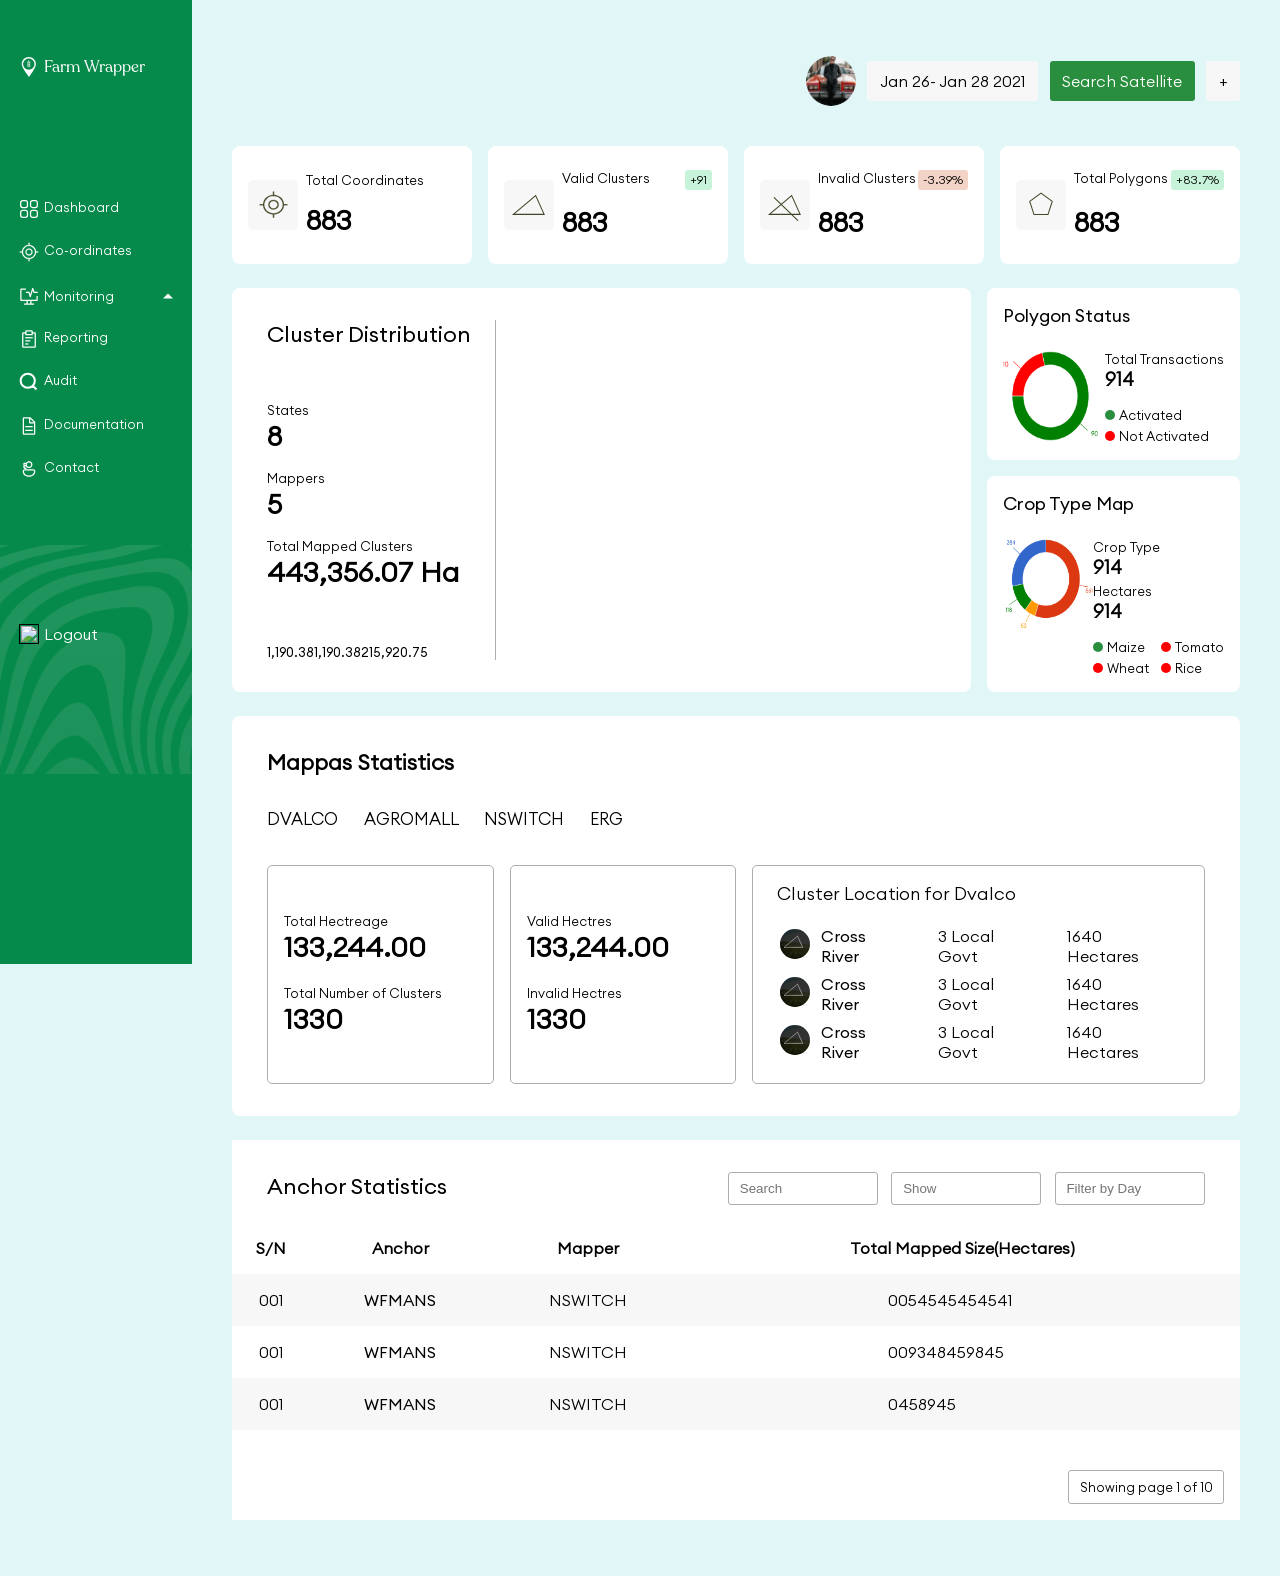
==== index.html @ 5ae0c3cc "First commit" ====
<!DOCTYPE html>
<html lang="en">
<head>
    <meta charset="UTF-8">
    <meta http-equiv="X-UA-Compatible" content="IE=edge">
    <meta name="viewport" content="width=device-width, initial-scale=1.0">
    <title>Agro</title>
    <link rel="stylesheet" href="css/style.css">
    <link rel="stylesheet" href="css/helpers.css">

</head>
<body>


        <div class="dashboard">

            <div class="sidedash">
                
                <div class="dash alignCols">
                    <a href=''class='flexC top'>
                        <div class="flexBtw logodiv">
                            <div>
                                <div class='flexAl'>
                                    <img  width="20" height="20" src='./images/logo.svg' />
                                </div>
                                <div class='wyt logo smallLM'>Farm Wrapper</div>
                            </div>
                            

                            <div class="wyt hamburger thick midLarge mobileOnly" style="min-width:unset"> X </div>

                        </div>
                    </a>

                    <div class="middle">

                        <a href class='flexC'>
                            <div>
                                <div class='flexAl'>
                                    <img  width="20" height="20" src='./images/DASHBOARD.svg' />
                                </div>
                                <div class=' wyt smallLM'>Dashboard</div>
                            </div>
                        </a>



                        <a href='' class='flexC'>
                            <div>
                                <div class='flexAl'>
                                    <img  width="20" height="20" src='./images/coordinates.svg' />
                                </div>
                                <div class=' wyt smallLM'>Co-ordinates</div>
                            </div>
                        </a>


                        <a href='' class='flexC'>
                            <div class='flexBtw'>
                                        <div class='flexAl'>
                                            <img  width="20" height="20" src='./images/carbon_cloud-monitoring.svg' />
                                            <div class=' wyt smallLM'>Monitoring</div>
                                        </div>

                                        <div class='flexAl'>
                                            <img  width="10" height="10" src='./images/caret.svg' />

                                        </div>
                                        
                                </div>
                        </a>


                        <a href='' class='flexC'>

                            <div class='flex'>
                                <div class='flex'>
                                    <div class='flexAl'>
                                        <img  width="20" height="20" src='./images/carbon_report.svg' />
                                    </div>
                                    <div class=' wyt smallLM'>Reporting</div>

                                </div>

                            </div>
                        </a>


                        <a href='' class='flexC'>
                            <div class='flex'>
                                <div class='flexAl'>
                                    <img  width="20" height="20" src='./images/search.svg' />
                                </div>
                                <div class=' wyt smallLM'>Audit</div>

                            </div>
                        </a>

                        <a href='' class='flexC'>
                            <div class='flex'>
                                <div class='flexAl'>
                                    <img  width="20" height="20" src='./images/carbon_document.svg' />
                                </div>
                                <div class=' wyt smallLM'>Documentation</div>

                            </div>
                        </a>

                        <a href='' class='flexC'>
                            <div class='flex'>
                                <div class='flexAl'>
                                    <img  width="20" height="20" src='./images/contact.svg' />
                                </div>
                                <div class=' wyt smallLM'>Contact</div>

                            </div>
                        </a>



                    </div>

                    <a href='' class='flexC'>
                        <div class="flex logodiv">
                            <div>
                                <div class='flexAl'>
                                    <img  width="20" height="20" src='./images/logout.svg' />
                                </div>
                                <div class='wyt  smallLM'>Logout</div>
                            </div>
                        </div>
                    </a>


                </div>
                

            </div>
        
            <div class="dashmain paddBlock padInMid">

                <div class="topNavb  doubleflex maincard">
                    <div class='mobileOnly hamburger' >  
                        <img  width="40" height="40" class='cursor' src='./images/menu-left.svg' />                 
                    </div>

                    <div class=" desktopOnly topnavbtns">

                        <div class="flexAl">
                            <img src="./images/frame7.png" width="50" height="50" class="circle" alt="">
                        </div>
                        
                        <div class="flexAl">
                            <div class="boxx datebox">
                                Jan 26- Jan 28 2021
                            </div>
    
                        </div>
                        <div class="flexAl">
                            <div class="boxx greenbg" >Search Satellite</div>

                        </div>

                        <div class="flexAl">
                            <div class="boxx hashbg fullFlex">+</div>
                        </div>
                        
                        

                    </div>
                    



                </div>


                <div class="sectM cards grid-4">

                    <div class='card wytBg fleBtw flexAl'>

                        <div class='smallflex'>
                            <div class='flexAl'>
                                <img  width="50" height="50"  class='cardimgs' src='./images/target.svg'  />
                            </div>
                            <div>
                                <div class='small'>Total Coordinates</div>
                                <div class="largeFont smallM">883</div>
                            </div>
                        </div>



                    </div>


                    <div class='card wytBg fleBtw flexAl'>

                        <div class='smallflex fullW'>
                            <div class='flexAl'>
                                <img  width="50" height="50"  class='cardimgs' src='./images/triange.svg'  />
                            </div>
                            <div class='flex1'>
                                <div class='flexBtw'>
                                    <div class='small'> Valid Clusters </div>
                                    <div class="percentBox green">+91</div>
                                </div>
                                <div class="largeFont smallM">883</div>
                            </div>
                        </div>



                    </div>

                    <div class='card wytBg flexAl'>
                        <div class='smallflex fullW'>
                            <div class='flexAl'>
                                <img  width="50" height="50"  class='cardimgs' src='./images/triangle-slash.svg'  />
                            </div>
                            <div class='flex1'>
                                <div class='flexBtw'>
                                    <div class='small'> Invalid Clusters </div>
                                    <div class="percentBox red">-3.39%</div>
                                </div>
                                <div class="largeFont smallM">883</div>
                            </div>
                        </div>


                    </div>

                    <div class='card wytBg fleBtw flexAl'>

                        <div class='smallflex fullW'>
                            <div class='flexAl'>
                                <img  width="50" height="50"  class='cardimgs' src='./images/pentagon.svg'  />
                            </div>
                            <div class='flex1'>
                                <div class='flexBtw'>
                                    <div class='small'>Total Polygons</div>
                                    <div class='percentBox green'> +83.7%  </div>
                                </div>
                                <div class="largeFont smallM">883</div>
                            </div>
                        </div>



                    </div>


                </div>


                <div class="mapSide middleM  ">

                    <div class='wytBg mapSlideFlex box-el'>
                        <div class='alignCols fullH'>

                            <h4 class="midLarge thick">Cluster Distribution</h4>

                            <div class="middle">
                                <div>
                                    <div class="small">States</div>
                                    <div class=" largeFont">8</div>

                                </div>

                                <div class='nestM'>
                                    <div class="small">Mappers</div>
                                    <div class=" largeFont">5</div>

                                </div>

                                <div class='nestM'>
                                    <div class="small">Total Mapped Clusters</div>
                                    <div class=" largeFont">443,356.07 Ha</div>

                                </div>


                            </div>

                            
                            <div class="flex thick">
                                <div class="small">1,190.38</div>
                                <div class="small">1,190.38</div>
                                <div class="small">215,920.75</div>
                            </div>

                        </div>
                        <div class='mapBoard'>
                        </div>
                    </div>

                    <div>
                        <div class='wytBg box-el paddBoth'>

                            <div class="minorFont thick">Polygon Status</div>

                            <div class='middleM flex flexBtw'>


                                <div class="flexC ">
                                        <img  width="95" height="90"  class='cardimgs' src='./images/doughnut1.png'  />
                                        
                                    </div>



                                <div>

                                    <div>
                                        <div>
                                            <div class="small">Total Transactions</div>
                                            <h3 class="minor bold">914</h3>
                                        </div>

                                        <div class="nestM">
                                            <div class="flex">
                                                <div class="flexAl">
                                                    <div class="dot circle greenBg"></div>
                                                </div>
                                                <div  class="small smallLM">Activated</div>
                                            </div>

                                            <div class="flex tinyM">
                                                <div class="flexAl">
                                                    <div class="dot circle redBg"></div>
                                                </div>
                                                <div  class="small smallLM">Not Activated</div>
                                            </div>


                                        </div>
                                    </div>



                                </div>




                            </div>



                        </div>

                        <div class='wytBg box-el paddBoth nestM'>

                            <div class="minorFont thick">Crop Type Map</div>

                            <div class='middleM flex flexBtw'>


                                <div class="flexC">
                                    <div class='flex'>
                                        <img  width="90" height="90"  class='cardimgs' src='./images/doughnut2.png'  />

                                    </div>
                                        
                                    </div>



                                <div>

                                    <div>

                                        <div>
                                            <div class="small">Crop Type</div>
                                            <h3 class="minor bold">914</h3>
                                        </div>

                                        <div class='tinyM'>
                                            <div class="small">Hectares</div>
                                            <h3 class="minor bold">914</h3>
                                        </div>

                                        <div class="nestM cropDots">

                                            <div class="smallflex">

                                                <div class="flex">
                                                    <div class="flexAl">
                                                        <div class="dot circle greenBg"></div>
                                                    </div>
                                                    <div  class="small smallLM">Maize</div>
                                                </div>

                                                <div class="flex">
                                                    <div class="flexAl">
                                                        <div class="dot circle redBg"></div>
                                                    </div>
                                                    <div  class="small smallLM">Tomato</div>
                                                </div>



                                            </div>

                                            <div class='smallflex tinyM'>
                                                <div class="flex">
                                                    <div class="flexAl">
                                                        <div class="dot circle redBg"></div>
                                                    </div>
                                                    <div  class="small smallLM">Wheat</div>
                                                </div>


                                                <div class="flex">
                                                    <div class="flexAl">
                                                        <div class="dot circle redBg"></div>
                                                    </div>
                                                    <div  class="small smallLM">Rice</div>
                                                </div>



                                            </div>

                                        </div>
                                    </div>



                                </div>




                            </div>



                        </div>



                    </div>

                </div>


                <div class="middleM wytBg  padDashBox box-el">
                    <h4 class="midLarge">Mappas Statistics</h4>


                    <nav class='section mappas'>

                        <a>DVALCO</a>
                        <a>AGROMALL</a>
                        <a>NSWITCH</a>
                        <a>ERG</a>

                    </nav>


                    <div class="middleM statbox">
                        <div class="first flexAl">
                            
                            <div>

                                <div>
                                    <div class="small">Total Hectreage</div>
                                    <div class="largeFont">133,244.00</div>
                                </div>

                                <div>
                                    <div class="small middleM">Total Number of Clusters</div>
                                    <div class="largeFont">1330</div>
                                </div>

                            </div>

                        </div>

                        <div class="first flexAl">

                            <div>

                                <div>
                                    <div class="small">Valid Hectres</div>
                                    <div class="largeFont">133,244.00</div>

                                </div>

                                <div>
                                    <div class="small middleM">Invalid Hectres</div>
                                    <div class="largeFont">1330</div>

                                </div>

                            </div>

                        </div>


                        <div class="last">
                            <div class='minorFont'>Cluster Location for Dvalco</div>
                            <table class='nestM  location_table'>

                                <tr>

                                    <td>
                                        <img  width="30" height="40"  src='./images/black-triangle.svg' /> 
                                    </td>

                                    <td class='thick second'>Cross River</td>
                                    <td class='third'>3 Local Govt</td>
                                    <td class='third'>1640 Hectares</td>

                                </tr>

                                <tr>

                                    <td>
                                        <img  width="30" height="40"  src='./images/black-triangle.svg' /> 
                                    </td>

                                    <td class='thick second'>Cross River</td>
                                    <td class='third'>3 Local Govt</td>
                                    <td class='third'>1640 Hectares</td>

                                </tr>

                                <tr>

                                    <td>
                                        <img  width="30" height="40"  src='./images/black-triangle.svg' /> 
                                    </td>

                                    <td class='thick second'>Cross River</td>
                                    <td class='third'>3 Local Govt</td>
                                    <td class='third'>1640 Hectares</td>

                                </tr>





                            </table>

                        </div>

                    </div>



                </div>


                <div class='middleM'>
                    <div class="wytBg ">

                        <div class="flexBtwDesk anchor_stats_top padDashBox">
                            <h4 class="midLarge thick">Anchor Statistics</h4>

                            <div class=' anchor_stats'>

                                <input placeholder='Search' class='faint boxx' type="text" />

                                <input  class='faint boxx' type="number" placeholder='Show' />

                                <input class='faint boxx' type="text" placeholder='Filter by Day' />



                            </div>

                        </div>

                        <table class='last-table fullW'>

                            <thead>
                                <th>S/N</th>
                                <th>Anchor</th>
                                <th>Mapper</th>
                                <th>Total Mapped Size(Hectares)</th>
                            </thead>


                            <tbody>
                                <tr>
                                    <td>001</td>
                                    <td class='thick'>WFMANS</td>
                                    <td>NSWITCH</td>
                                    <td>
                                        <div>
                                            0054545454541
                                        </div>
                                    </td>

                                </tr>

                                <tr>
                                    <td>001</td>
                                    <td class='thick'>WFMANS</td>
                                    <td>NSWITCH</td>
                                    <td>
                                        <div>009348459845</div>
                                    </td>
                                </tr>


                                <tr>
                                    <td>001</td>
                                    <td class='thick'>WFMANS</td>
                                    <td>NSWITCH</td>
                                    <td>
                                        <div>0458945</div>
                                    </td>
                                </tr>


                            </tbody>

                        </table>


                        <div class="middleM paddBoth flex flexEndDesktop">
                            <div class='faint boxx small'>Showing page 1 of 10 </div>

                        </div>

                    </div>

                </div>

            </div>
        

        </div>


</body>

<script>

    let navbar = document.querySelectorAll('.hamburger').forEach(e=>{
        e.addEventListener('click',()=>{
        let sidenav = document.querySelector('.sidedash');
        sidenav.classList.toggle('slide');
    })

    });

    document.querySelector('.top').addEventListener('click',(e)=>e.preventDefault());
    
    document.querySelectorAll(' .last-table tr').forEach((e,key)=>{
        if (key % 2 !==0 )  {
            e.querySelectorAll('td').forEach(v=> v.classList.toggle('hashbg') )  ;
        }
    }) 

</script>

</html>
---- css/style.css ----
:root {
  --hash:#F7F7F7;
  --primary:#298E3E;
  --red:#FF0000;
  --faint:#ADADAD;
}

a, a:hover, a:active {
  color: unset;
  text-decoration: unset;
}

input[type=text] {
  outline: none;
}

@font-face {
  font-family: Regular;
  src: url("../webfont/Euclid Circular A Regular.woff");
}
@font-face {
  font-family: Recoleta;
  src: url("../webfont/Recoleta-RegularDEMO.woff");
}
.logo {
  font-family: Recoleta;
}

@font-face {
  font-family: Light;
  src: url("../webfont/Euclid Circular A Light.woff");
}
@font-face {
  font-family: Semi;
  src: url("../webfont/Euclid Circular A SemiBold.woff");
}
body {
  margin: 0;
  padding: 0;
  font-family: Light;
}

@font-face {
  font-family: Bold;
  src: url("../webfont/Euclid Circular A Bold.woff");
}
@font-face {
  font-family: Mid;
  src: url("../webfont/Euclid Circular A Medium.woff");
}
.dashboard {
  min-width: 100vw;
  background: #E5E5E5;
}
.dashboard .sidedash {
  background: url("../images/side_nav.png");
  background-size: contain;
  height: 100vh;
  padding-top: 1.5em;
  padding-bottom: 1.7em;
}
.dashboard .sidedash div.dash {
  height: 68%;
}
.dashboard .sidedash .logodiv {
  display: flex;
  justify-content: center;
  width: 100%;
  margin-top: 1.5em;
}
.dashboard .sidedash .logodiv > div {
  display: flex;
  min-width: 80%;
}
.dashboard .sidedash .middle > a:nth-child(1) {
  margin-top: 0;
}
.dashboard .sidedash .middle > a {
  padding-top: 0.5em;
  padding-bottom: 0.5em;
  display: flex;
  justify-content: center;
  width: 100%;
  margin-top: 0.8em;
  font-size: 13px;
}
.dashboard .sidedash .middle > a:hover {
  background: rgba(255, 255, 255, 0.1);
}
.dashboard .sidedash .middle > a > div {
  min-width: 80%;
  display: flex;
}
.dashboard .sidedash .middle .smallLM {
  margin-left: 0.4em;
}
.dashboard .datebox {
  background: var(--hash);
}
.dashboard .percentBox {
  border-radius: 3px;
  display: flex;
  justify-content: center;
  align-items: center;
  padding: 0.2em 0.4em;
  font-size: 12px;
}
.dashboard .percentBox.green {
  background: #C6F3DA;
}
.dashboard .percentBox.red {
  background: #F3D3C6;
}
.dashboard .topnavbtns {
  margin-left: 1em;
}
.dashboard .topnavbtns > * {
  margin-left: 0.7em;
}
.dashboard .dashmain {
  padding: 1em 0.5em;
}
@media (min-width: 768px) {
  .dashboard .dashmain {
    padding: 2.5em;
  }
}
@media (min-width: 900px) {
  .dashboard .dashmain {
    padding: 3.5em 2.5em;
  }
}

.boxx {
  padding: 0.6em 0.8em;
  border-radius: 3px;
}

.greenbg {
  background: var(--primary);
  color: #fff;
}

.hashbg {
  background: var(--hash);
}

.cards {
  grid-row-gap: 1.5em;
}
.cards .card {
  border-radius: 8px;
  padding: 1.5em 1em;
}

.largeFont {
  font-size: 28px;
  font-weight: 700;
}

.box-el {
  border-radius: 8px;
}

.small {
  font-size: 13px;
}

.minorFont {
  font-size: 18px;
}

.midLarge {
  font-size: 22px;
}

h1, h2, h3, h4, h5, h6 {
  margin: 0;
}

.mappas {
  display: flex;
  width: 100%;
  justify-content: space-between;
}
.mappas a {
  padding-bottom: 0.6em;
  border-bottom: 1.5px solid transparent;
  font-size: 13px;
}
.mappas a:hover {
  border-bottom: 1.5px solid var(--faint);
}
@media (min-width: 400px) {
  .mappas a {
    font-size: 14px;
  }
}
@media (min-width: 768px) {
  .mappas a {
    font-size: 17px;
    margin-left: 1.5em;
  }
}
.mappas a:nth-child(1) {
  margin-left: 0;
}
@media (min-width: 768px) {
  .mappas {
    justify-content: unset;
  }
}

.mapSide {
  display: flex;
  flex-direction: column-reverse;
}
@media (min-width: 900px) {
  .mapSide {
    display: grid;
    grid-template-columns: 3.1fr 1fr;
    grid-column-gap: 1em;
  }
}
.mapSide > div:nth-child(1) {
  padding: 1.2em;
}
@media (min-width: 900px) {
  .mapSide > div:nth-child(1) {
    padding: 2em 2.2em;
  }
}
.mapSide .mapBoard {
  margin-top: 2.5em;
  border-top: 1.5px solid var(--faint);
  min-height: 250px;
}
@media (min-width: 900px) {
  .mapSide .mapBoard {
    margin-top: 0em;
    border-top: none;
    margin-left: 1.5em;
    border-left: 1.5px solid var(--faint);
    flex: 1;
  }
}

@media (min-width: 900px) {
  .mapSlideFlex {
    display: flex;
  }
}

.location_table .second {
  padding-left: 0.5em;
}
@media (max-width: 600px) {
  .location_table {
    font-size: 12px;
  }
}
@media (min-width: 900px) {
  .location_table .third {
    padding-left: 1.8em;
  }
}

.statbox {
  display: grid;
}
.statbox > div {
  border: 1px solid var(--faint);
  border-radius: 5px;
  margin-top: 1.5em;
}
@media (min-width: 769px) {
  .statbox > div {
    margin-top: 0;
  }
}
@media (min-width: 900px) {
  .statbox {
    grid-template-columns: 1fr 1fr 2fr;
    grid-column-gap: 1em;
  }
}
.statbox .first {
  padding: 2em 1em;
}
.statbox .last {
  padding: 0.8em;
}
@media (min-width: 768px) {
  .statbox .last {
    padding: 1.2em;
  }
}
@media (min-width: 900px) {
  .statbox .last {
    padding: 1em 1.5em;
  }
}

.thick {
  font-weight: 500;
  font-family: Regular;
}

.bold {
  font-weight: 700;
}

.dot {
  width: 10px;
  height: 10px;
}

.greenBg {
  background: var(--primary);
}

.redBg {
  background: var(--red);
}

.padDashBox {
  padding: 1.2em;
}
@media (min-width: 900px) {
  .padDashBox {
    padding: 2em 2.2em;
  }
}

.anchor_stats_top {
  padding: 0.8em;
}
@media (min-width: 700px) {
  .anchor_stats_top {
    padding: 1.2em;
  }
}
@media (min-width: 900px) {
  .anchor_stats_top {
    padding: 2em 2.2em;
  }
}

@media (max-width: 768px) {
  .last-table {
    padding-left: 0.8em;
    padding-right: 0.8em;
  }
}

.faint {
  border: 1px solid var(--faint);
}

.cropDots .smallflex > div {
  min-width: 60px;
}

.anchor_stats {
  margin-top: 1em;
  justify-content: space-between;
  display: flex;
}
@media (min-width: 768px) {
  .anchor_stats {
    margin-top: 0;
    justify-content: flex-end;
  }
}
.anchor_stats > * {
  max-width: 100px;
  box-sizing: border-box;
}
@media (max-width: 350px) {
  .anchor_stats > * {
    max-width: 85px;
  }
}
@media (min-width: 768px) {
  .anchor_stats > * {
    max-width: 150px;
    margin-left: 1em;
  }
}

a {
  cursor: pointer;
}

.topNavb {
  display: flex;
}
@media (min-width: 900px) {
  .topNavb {
    justify-content: flex-end;
  }
}

.desktopOnly {
  display: none;
}
@media (min-width: 900px) {
  .desktopOnly {
    display: flex;
  }
}

.mobileOnly {
  display: block;
}

@media (min-width: 900px) {
  .mobileOnly {
    display: none !important;
  }
}

.lastTable {
  padding-top: 1.2em;
}
@media (min-width: 900px) {
  .lastTable {
    padding-top: 2em;
  }
}

@media (max-width: 450px) {
  .last-table {
    font-size: 11px;
  }
}
@media (max-width: 600px) {
  .last-table {
    font-size: 13px;
  }
}
.last-table th {
  padding-bottom: 1em;
}
.last-table td {
  text-align: center;
  padding-top: 1em;
  padding-bottom: 1em;
}
.last-table td:last-child {
  display: flex;
  justify-content: center;
}
@media (min-width: 900px) {
  .last-table td:last-child > div {
    min-width: 150px;
    text-align: left;
  }
}


.last-table{
  border-collapse: collapse;
}
@media(max-width:900px){


  .sidedash{
    width:100% ;
    z-index: 100;
    /* transition: 0.8s; */
  }


  .sidedash.slide{
    left:0 !important;
    
  }
  
}

/*# sourceMappingURL=style.css.map */
---- css/helpers.css ----
.hidden {
  visibility: hidden;
}

.none {
  display: none;
}

.circle {
  border-radius: 50%;
}

a {
  text-decoration: unset;
}

.flexgrow {
  display: flex;
  flex-direction: column;
}
.flexgrow .grow {
  flex-grow: 1;
}

.flexC {
  display: flex;
  justify-content: center;
}

.inflex {
  display: inline-flex;
}

.flex {
  display: flex;
}

.mLeftAuto {
  margin-left: auto;
}

.flexAl {
  display: flex;
  align-items: center;
}

.flexBtw {
  display: flex;
  justify-content: space-between;
}

.flexBtwDesk {
  justify-content: space-between;
}
@media (min-width: 768px) {
  .flexBtwDesk {
    display: flex;
  }
}

.alignCols {
  display: flex;
  flex-direction: column;
}
.alignCols .middle {
  margin: auto 0;
}

.rflexBtw {
  display: grid;
  grid-row-gap: 1em;
}
@media (min-width: 700px) {
  .rflexBtw {
    display: flex;
    justify-content: space-between;
  }
}

.flexEnd {
  display: flex;
  justify-content: flex-end;
}

.alignEnd {
  display: flex;
  align-items: flex-end;
}

.fullFlex {
  display: flex;
  align-items: center;
  justify-content: center;
}

.doubleflex {
  display: flex;
}
.doubleflex > div:nth-child(1) {
  margin-right: 1em;
}

.smallflex {
  display: flex;
}
.smallflex > *:nth-child(1) {
  margin-right: 0.5em;
}

.center {
  text-align: center;
}

.right {
  text-align: right;
}

.smallwm {
  margin: 1em;
}

.section {
  margin-top: 2em;
}

.sectM {
  margin-top: 2.5em;
}

.smallM {
  margin-top: 0.5em;
}

.smallLM {
  margin-left: 0.3em;
}

.tinyM {
  margin-top: 0.3em;
}

.middleM {
  margin-top: 1.5em;
}

.nestM {
  margin-top: 1em;
}

.cursor {
  cursor: pointer;
}

.smallPad {
  padding: 0.5em;
}

.padBlock {
  padding-block: 1em;
}

.padInline {
  padding-left: 1em;
  padding-right: 1em;
}

.padInMid {
  padding-left: 1.5em;
  padding-right: 1.5em;
}

.paddBoth {
  padding: 1em;
}

.sectPad {
  padding: 2em;
}

.fullInnerDiv > div {
  height: 100%;
}
.fullInnerDiv > div > div {
  height: 100%;
}

.fullH {
  height: 100%;
}

.flex1 {
  flex: 1;
}

.fullW {
  width: 100%;
}

.noOutline {
  outline: none;
}

.paddBlock {
  padding-top: 1.5em;
  padding-bottom: 1.5em;
}

button {
  cursor: pointer;
}

.padsmallTop {
  padding: 0.5em 1em;
}
@media (min-width: 700px) {
  .padsmallTop {
    padding: 0.7em 1.5em;
  }
}

.padLong {
  padding: 0.8em 1.5em;
}
@media (min-width: 500px) {
  .padLong {
    padding: 0.8em 2em;
  }
}
@media (min-width: 700px) {
  .padLong {
    padding: 0.8em 2.5em;
  }
}
@media (min-width: 900px) {
  .padLong {
    padding: 0.8em 3.5em;
  }
}

.noborder {
  border: none;
}

.padBlock2 {
  padding-block: 2em;
}

.wytBg {
  background: white;
}

.grid2 {
  display: grid;
  grid-row-gap: 1.5em;
}
@media (min-width: 700px) {
  .grid2 {
    grid-template-columns: repeat(2, 1fr);
    grid-column-gap: 1.5em;
  }
}
.grid2 > div {
  font-size: 16px;
}

.rGrid3 {
  display: grid;
}
@media (min-width: 700px) {
  .rGrid3 {
    grid-template-columns: repeat(2, 1fr);
  }
}

.grid2.padd {
  grid-column-gap: 2.5em;
}

.grid3 {
  display: grid;
  grid-row-gap: 1.5em;
}
@media (min-width: 800px) {
  .grid3 {
    grid-template-columns: repeat(2, 1fr);
    grid-column-gap: 1.5em;
  }
}
@media (min-width: 1200px) {
  .grid3 {
    grid-template-columns: repeat(3, 1fr);
    grid-column-gap: 1.5em;
  }
}
.grid3 > div {
  font-size: 16px;
}
.grid3 .ui.input {
  width: 100%;
}

.grid-4 {
  display: grid;
}
@media (min-width: 800px) {
  .grid-4 {
    grid-template-columns: repeat(2, 1fr);
    grid-column-gap: 1.5em;
  }
}
@media (min-width: 1000px) {
  .grid-4 {
    grid-template-columns: repeat(3, 1fr);
    grid-column-gap: 1.2em;
  }
}
@media (min-width: 1200px) {
  .grid-4 {
    grid-template-columns: repeat(4, 1fr);
    grid-column-gap: 1em;
  }
}

@media (max-width: 500px) {
  .mobileCenter {
    text-align: center;
  }
}

.grid4 {
  display: grid;
  grid-row-gap: 1.5em;
}
@media (min-width: 600px) {
  .grid4 {
    grid-template-columns: repeat(2, 1fr);
  }
}
@media (min-width: 800px) {
  .grid4 {
    display: flex;
    justify-content: space-between;
  }
}
.grid4 > div {
  font-size: 16px;
}
.grid4 .ui.input {
  width: 100%;
}

.overflow {
  display: grid;
}
@media (max-width: 800px) {
  .overflow {
    overflow-x: scroll;
  }
}

.wyt {
  color: #fff;
}

.relative {
  position: relative;
}

.dashboard {
  min-height: 100vh;
  background: #e1f6f6;
}
.dashboard .radius {
  border-radius: 10px;
}
.dashboard nav {
  position: unset !important;
  width: unset !important;
}
.dashboard .sidedash {
  position: fixed;
  top: 0;
  left: -500px;
}
.dashboard .dashmain {
  box-sizing: border-box;
}
@media (max-width: 400px) {
  .dashboard .dashmain {
    max-width: 95%;
    margin: auto;
  }
}
@media (max-width: 900px) {
  .dashboard .dashmain {
    max-width: 90%;
    margin: auto;
  }
}
.dashboard .dashmain .grow {
  min-height: 500px;
}
@media (min-width: 900px) {
  .dashboard .sidedash {
    position: fixed;
    width: 16%;
    left: 0;
    padding-bottom: 2em;
    padding-top: 2em;
  }
  .dashboard .dashmain {
    position: relative;
    left: 16%;
    width: 84%;
  }
}
@media (min-width: 1100px) {
  .dashboard .sidedash {
    width: 15%;
  }
  .dashboard .dashmain {
    position: relative;
    left: 15%;
    width: 85%;
  }
}
.dashboard .dashicons > div {
  margin-top: 1.5em;
}
.dashboard .dashicons > div a {
  min-width: 126px;
  display: inline-flex;
  padding-top: 0.7em;
  padding-bottom: 0.7em;
  border-bottom: 3px solid transparent;
  color: #052938;
  min-height: 60px;
  box-sizing: border-box;
  width: 100%;
  padding-left: 1em;
  padding-right: 1em;
}
.dashboard .dashicons > div a > div {
  display: flex;
  align-items: center;
  margin-left: 1em;
}
.dashboard .dashicons > div a img {
  max-width: 20px;
}
.dashboard .dashicons > div a img.act {
  display: unset;
}
.dashboard .dashicons > div a img.df {
  display: none;
}
.dashboard .dashicons > div > a:hover {
  background: #052938;
  color: #fff;
  border-top-right-radius: 32px;
  border-bottom-right-radius: 32px;
}
.dashboard .dashicons > div > a:hover img.act {
  display: none;
}
.dashboard .dashicons > div > a:hover img.df {
  display: unset;
}
.dashboard .dashicons > div > a.active {
  background: #052938;
  color: #fff;
  border-top-right-radius: 32px;
  border-bottom-right-radius: 32px;
}
.dashboard .dashicons > div > a.active img.act {
  display: none;
}
.dashboard .dashicons > div > a.active img.df {
  display: unset;
}
.dashboard .dashicons > div:nth-child(1) {
  margin-top: 0;
}

.ntfmsg {
  max-width: 90%;
  margin: auto;
  margin-top: 1em;
}
@media (min-width: 600px) {
  .ntfmsg {
    max-width: 80%;
  }
}

.popup {
  position: absolute;
  width: 100%;
  box-sizing: border-box;
  top: 0;
  left: 0;
  z-index: 10;
  background: white;
  border-radius: 25px 25px 0px 0px;
}
.popup img {
  max-height: 50px;
}
.popup > div:nth-child(1) {
  box-shadow: 0px 0px 10px #08b1ae3b;
  opacity: 1;
}

.name {
  position: relative;
  font-size: 14px;
}
.name .drop,
.name .dropdown {
  z-index: 300;
  position: absolute;
  top: 120%;
  min-width: 230px;
  width: auto;
  max-width: 240px;
  margin-left: -30px;
  left: 0;
  right: 0;
  opacity: 0;
  visibility: hidden;
  background: #fff;
  transition: opacity 0.2s linear, visibility 0.2s linear;
  box-shadow: 0px 2px 14px 1px rgba(0, 0, 0, 0.06), 0px 4px 16px rgba(0, 0, 0, 0.09);
  border-radius: 8px;
}
.name .drop a,
.name .dropdown a {
  font-size: 13px;
  display: flex;
  border-bottom: 0.5px solid #ccc3c3;
  color: #333333;
}
.name .drop a img,
.name .dropdown a img {
  margin-right: 0.9em;
}
.name .dropdown {
  top: 170%;
  min-width: 125px;
  margin-left: unset;
}
.name .dropdown > div {
  padding: 0px;
}
.name .dropdown a {
  border-bottom: unset;
  padding-left: 0.3em 1px;
}
.name .drop:nth-child(2) img {
  width: 19px;
  height: 19px;
}
.name .last {
  border-bottom: none !important;
}

.name:hover .drop,
.name:hover .dropdown {
  opacity: 1;
  visibility: visible;
}

.nodisplay {
  display: none;
}

@media (min-width: 768px) {
  .flexEndDesktop {
    justify-content: flex-end;
  }
}

/*# sourceMappingURL=helpers.css.map */
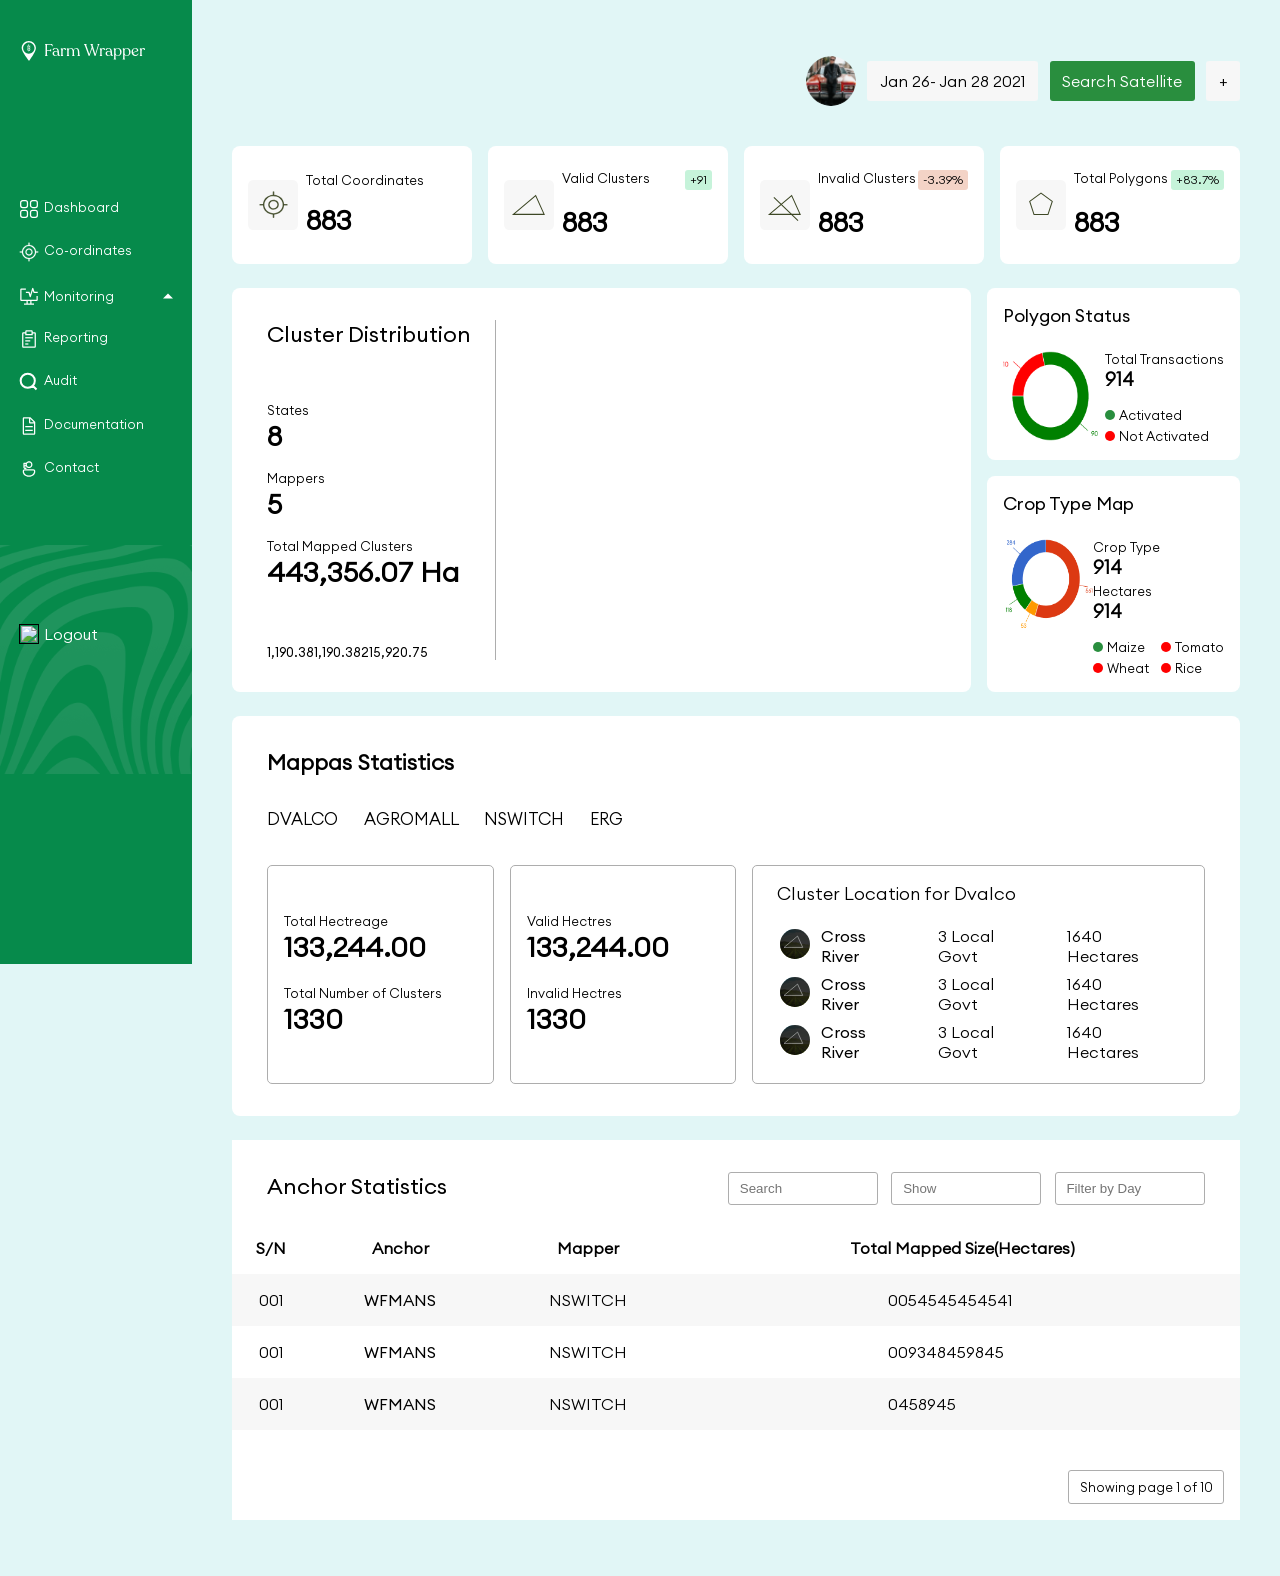
==== commit 478342f9: "Commit to git" ====
--- a/index.html
+++ b/index.html
@@ -23,7 +23,7 @@
                                 <div class='flexAl'>
                                     <img  width="20" height="20" src='./images/logo.svg' />
                                 </div>
-                                <div class='wyt logo smallLM'>Farm Wrapper</div>
+                                <div class='wyt logo flexAl smallLM'>Farm Wrapper</div>
                             </div>
                             
 
--- a/css/style.css
+++ b/css/style.css
@@ -66,7 +66,14 @@
   display: flex;
   justify-content: center;
   width: 100%;
-  margin-top: 1.5em;
+  margin-top: 0.5em;
+}
+
+@media(min-width:700px){
+  .sidedash .logodiv{
+    margin-top: 1.5em;
+
+  }
 }
 .dashboard .sidedash .logodiv > div {
   display: flex;
@@ -378,7 +385,8 @@
 }
 @media (max-width: 350px) {
   .anchor_stats > * {
-    max-width: 85px;
+    max-width: 75px;
+    font-size: 10px;
   }
 }
 @media (min-width: 768px) {
@@ -429,10 +437,16 @@
   }
 }
 
+
 @media (max-width: 450px) {
   .last-table {
-    font-size: 11px;
-  }
+    font-size: 12px !important;
+  }
+
+  .last-table th:nth-child(1), .last-table td:nth-child(1){
+    padding-left: 1em;
+  }
+
 }
 @media (max-width: 600px) {
   .last-table {
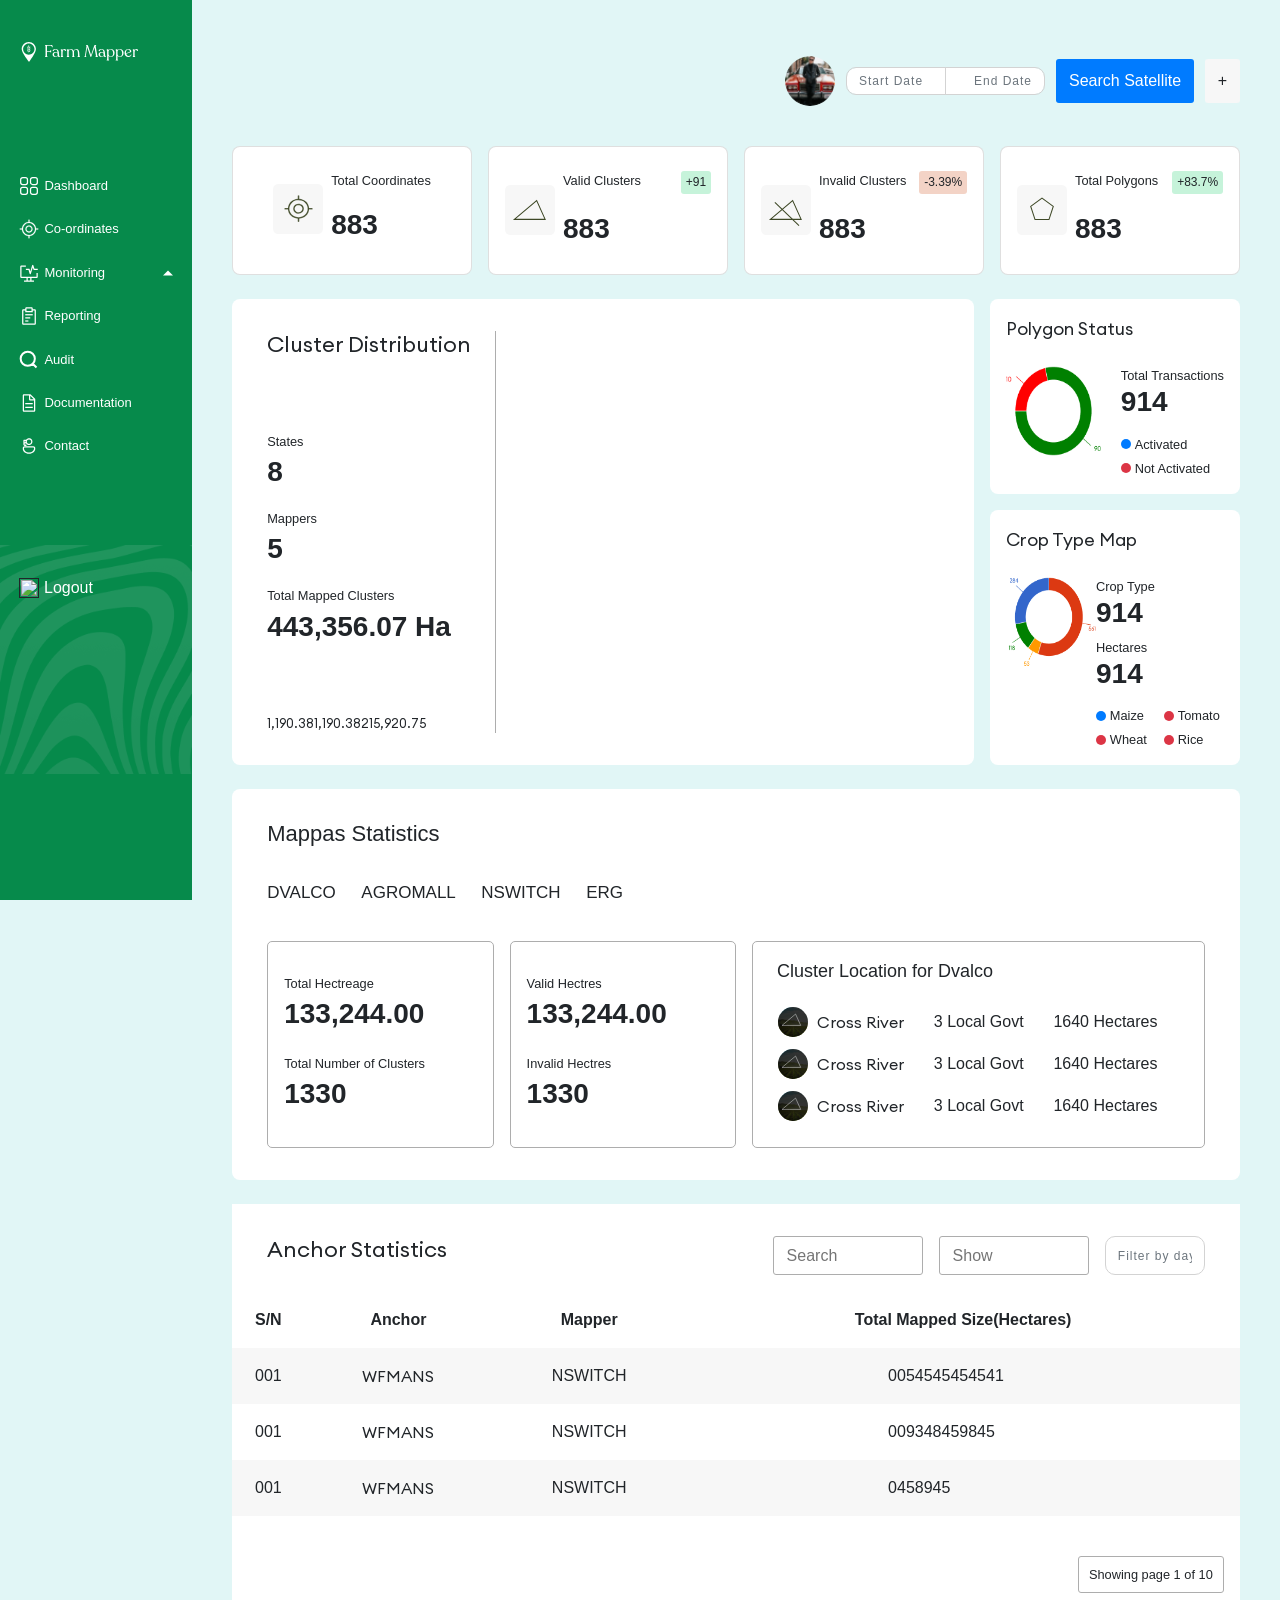
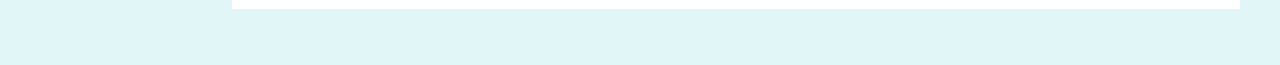
==== commit 3b6399e9: "Commit changes" ====
--- a/index.html
+++ b/index.html
@@ -4,10 +4,14 @@
     <meta charset="UTF-8">
     <meta http-equiv="X-UA-Compatible" content="IE=edge">
     <meta name="viewport" content="width=device-width, initial-scale=1.0">
-    <title>Agro</title>
+    <title>UTS Farm Mapper</title>
     <link rel="stylesheet" href="css/style.css">
     <link rel="stylesheet" href="css/helpers.css">
-
+    <link rel="stylesheet" href="css/date.css">
+
+    <link rel="stylesheet" href="https://cdnjs.cloudflare.com/ajax/libs/bootstrap-datepicker/1.9.0/css/bootstrap-datepicker.css">
+    <link rel="stylesheet" href="https://cdnjs.cloudflare.com/ajax/libs/twitter-bootstrap/4.4.1/css/bootstrap.css">
+    <link rel="stylesheet" href="https://cdnjs.cloudflare.com/ajax/libs/twitter-bootstrap/2.3.2/css/bootstrap-responsive.css">
 </head>
 <body>
 
@@ -23,7 +27,7 @@
                                 <div class='flexAl'>
                                     <img  width="20" height="20" src='./images/logo.svg' />
                                 </div>
-                                <div class='wyt logo flexAl smallLM'>Farm Wrapper</div>
+                                <div class='wyt logo flexAl smallLM'>Farm Mapper</div>
                             </div>
                             
 
@@ -151,10 +155,17 @@
                         </div>
                         
                         <div class="flexAl">
-                            <div class="boxx datebox">
-                                Jan 26- Jan 28 2021
-                            </div>
+                            <div class="date">
+
+                                <div class=" ">
+                                    <div class="input-group input-daterange"> 
+                                        <input type="text" style="color:initial !important"  class="form-control input1" placeholder="Start Date" readonly> 
+                                        <input type="text" style="color:initial !important" class="form-control input2" placeholder="End Date" readonly> </div>
+                                </div>
     
+
+                            </div>
+
                         </div>
                         <div class="flexAl">
                             <div class="boxx greenbg" >Search Satellite</div>
@@ -566,9 +577,17 @@
 
                                 <input  class='faint boxx' type="number" placeholder='Show' />
 
-                                <input class='faint boxx' type="text" placeholder='Filter by Day' />
-
-
+                                <div class="date filter">
+
+                                    <div class=" ">
+                                        <div class="input-group input-daterange"> 
+                                            <input type="text" style="color:initial !important"  class="form-control input1" placeholder="Filter by day" readonly> 
+                                        </div>
+                                    </div>
+        
+    
+                                </div>
+    
 
                             </div>
 
@@ -657,6 +676,18 @@
         }
     }) 
 
+
+
 </script>
 
+<!-- <script>
+    $(function() {   
+    $('.daterange').daterangepicker();
+    });
+</script> -->
+
+<script src="https://cdnjs.cloudflare.com/ajax/libs/jquery/3.4.1/jquery.js"></script>
+<script src="https://cdnjs.cloudflare.com/ajax/libs/bootstrap-datepicker/1.9.0/js/bootstrap-datepicker.js"></script>
+<script src="https://cdnjs.cloudflare.com/ajax/libs/twitter-bootstrap/4.4.1/js/bootstrap.js"></script>
+<script src="./js/query.js" ></script>
 </html>
--- a/css/style.css
+++ b/css/style.css
@@ -6,8 +6,12 @@
 }
 
 a, a:hover, a:active {
-  color: unset;
-  text-decoration: unset;
+  color: unset !important;
+  text-decoration: unset !important;
+}
+
+.datepicker td.day{
+  padding:0.5em
 }
 
 input[type=text] {
@@ -351,6 +355,9 @@
   .anchor_stats_top {
     padding: 2em 2.2em;
   }
+  .last-table th{
+    text-align: center;
+  }
 }
 
 @media (max-width: 768px) {
--- a/css/date.css
+++ b/css/date.css
@@ -0,0 +1,144 @@
+.date input {
+  border: 1px solid lightgrey !important;
+  border-radius: 10px;
+  box-sizing: border-box;
+  background-color: #fff !important;
+  color: #4CAF50 !important;
+  letter-spacing: 1px;
+  position: relative;
+  max-width: 100px;
+  font-size: 12px;
+  height: 100%;
+}
+.date .input1 {
+  text-align: left !important;
+}
+.date .input2 {
+  text-align: right !important;
+}
+.date input:focus {
+  -moz-box-shadow: none !important;
+  -webkit-box-shadow: none !important;
+  box-shadow: none !important;
+  border: 1px solid #512DA8;
+  outline-width: 0;
+}
+.date ::placeholder {
+  color: #BDBDBD;
+  opacity: 1;
+}
+.date :-ms-input-placeholder {
+  color: #BDBDBD;
+}
+.date ::-ms-input-placeholder {
+  color: #BDBDBD;
+}
+.date button:focus {
+  -moz-box-shadow: none !important;
+  -webkit-box-shadow: none !important;
+  box-shadow: none !important;
+  outline-width: 0;
+}
+.date .datepicker {
+  background-color: #fff;
+  border-radius: 0 !important;
+  padding: 15px 20px !important;
+  align-content: center !important;
+}
+.date .datepicker-dropdown {
+  top: 0;
+  left: calc(50% - 161px) !important;
+}
+.date .datepicker-dropdown.datepicker-orient-left:before {
+  left: calc(50% - 6px) !important;
+}
+.date .datepicker-dropdown.datepicker-orient-left:after {
+  left: calc(50% - 5px) !important;
+}
+.date .datepicker table tr td.today,
+.date span.focused {
+  border-radius: 50% !important;
+  background-image: linear-gradient(#FFF3E0, #FFE0B2);
+}
+.date .datepicker table tr td.today.range {
+  background-image: linear-gradient(#eeeeee, #eeeeee) !important;
+  border-radius: 0 !important;
+}
+.date thead tr:nth-child(3) th {
+  font-weight: bold !important;
+  padding-top: 10px;
+  padding-bottom: 10px;
+}
+
+.date.filter div,input{
+  height:100%
+}
+
+.date *{
+  color: initial !important;
+}
+.date .old,
+.date .day,
+.date .new {
+  width: 40px !important;
+  height: 40px !important;
+  border-radius: 0px !important;
+  border: 1px solid lightgrey !important;
+}
+.date .day.old,
+.date .day.new {
+  background-color: #F5F5F5 !important;
+  color: #E0E0E0 !important;
+}
+.date .day.old:hover,
+.date .day.new:hover {
+  border-radius: 0px !important;
+}
+.date .old-day:hover,
+.date .day:hover,
+.date .new-day:hover,
+.date .month:hover,
+.date .year:hover,
+.date .decade:hover,
+.date .century:hover {
+  border-radius: 50% !important;
+  background-color: #eee;
+}
+.date .active {
+  border-radius: 50% !important;
+  background-image: linear-gradient(#90CAF9, #64B5F6) !important;
+  color: #fff !important;
+}
+.date .range-start,
+.date .range-end {
+  border-radius: 50% !important;
+  background-image: linear-gradient(#4CAF50, #4CAF50) !important;
+}
+.date .range {
+  color: #4CAF50 !important;
+}
+.date .prev,
+.date .next,
+.date .datepicker-switch {
+  border-radius: 0 !important;
+  padding: 10px 10px 10px 10px !important;
+  font-size: 18px;
+  opacity: 0.7;
+  color: #4CAF50;
+}
+.date .prev:hover,
+.date .next:hover,
+.date .datepicker-switch:hover {
+  background-color: inherit !important;
+  opacity: 1;
+}
+@media screen and (max-width: 500px) {
+  .date .datepicker-dropdown.datepicker-orient-right:before {
+    right: calc(50% - 6px) !important;
+  }
+  .date .datepicker-dropdown.datepicker-orient-right:after {
+    right: calc(50% - 5px) !important;
+  }
+}
+
+/*# sourceMappingURL=date.css.map */
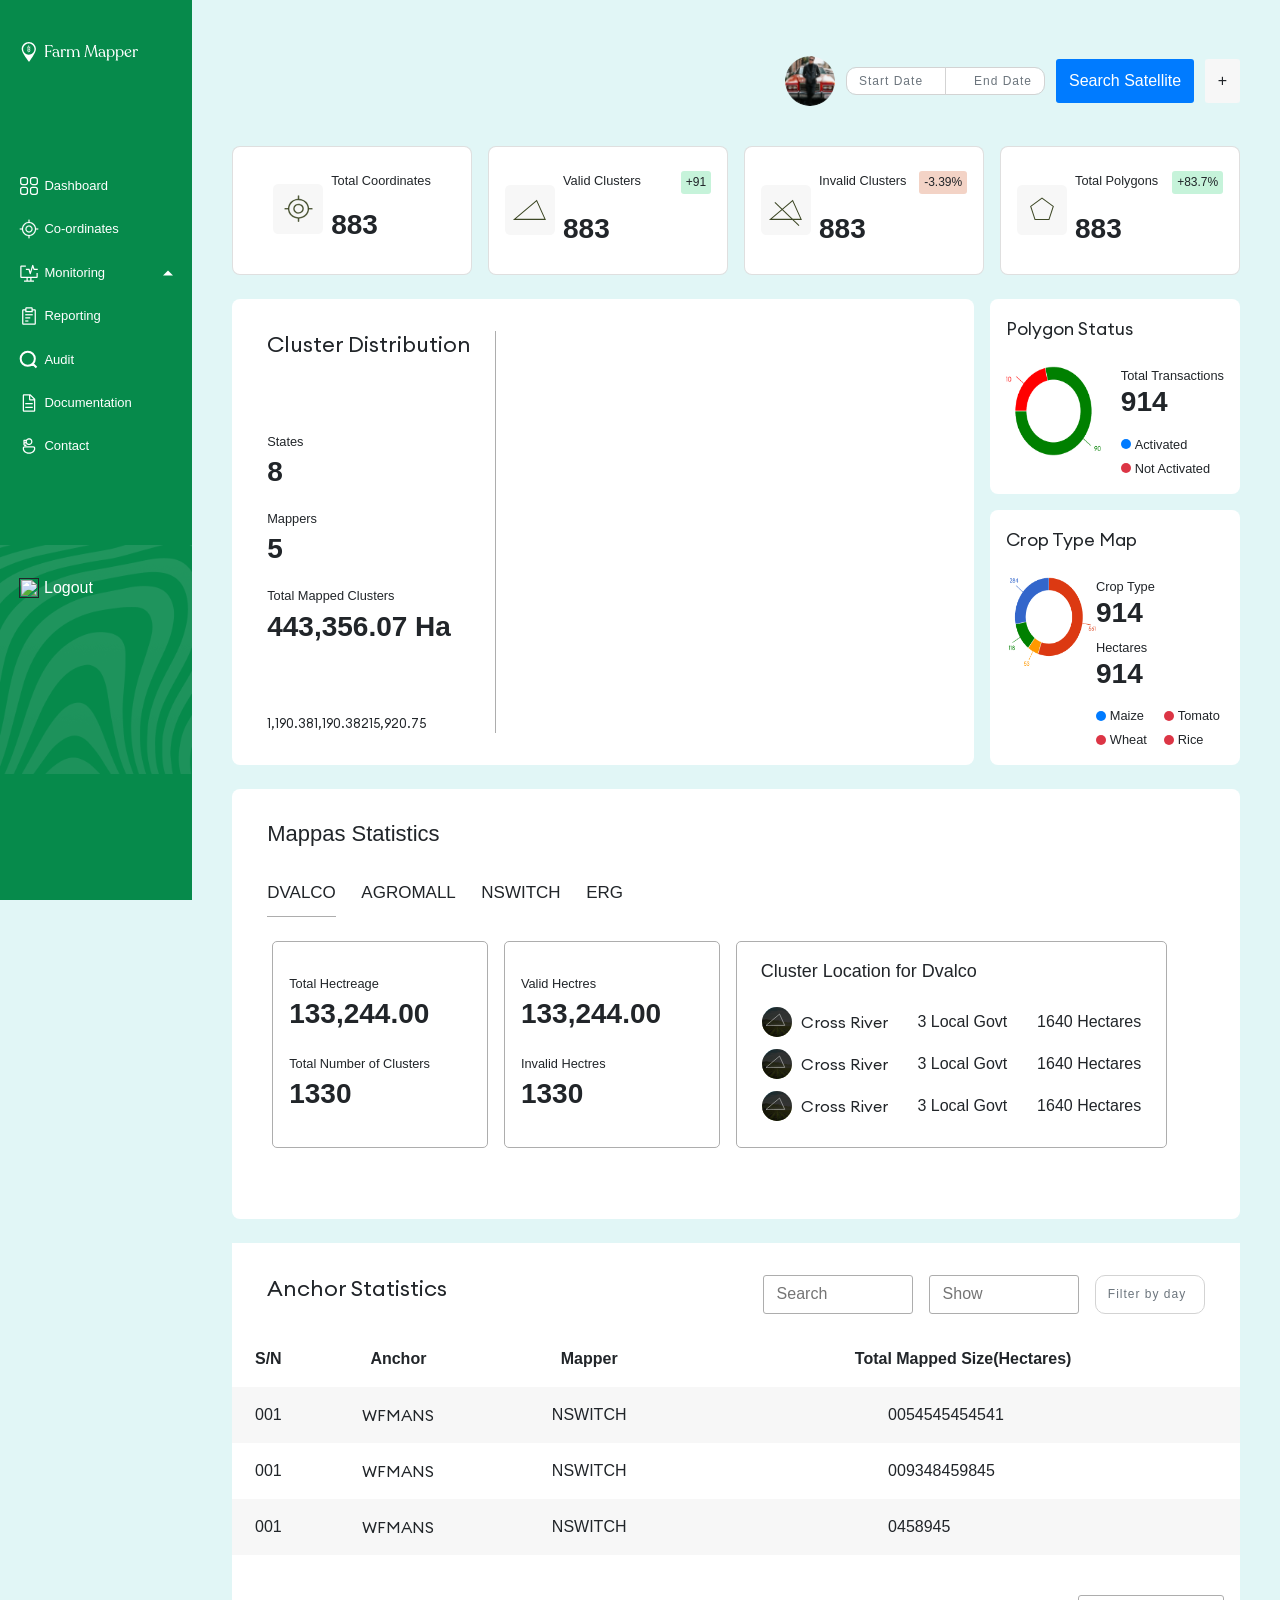
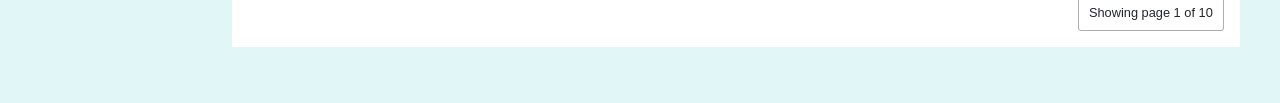
==== commit 809449f8: "Commit" ====
--- a/index.html
+++ b/index.html
@@ -8,6 +8,7 @@
     <link rel="stylesheet" href="css/style.css">
     <link rel="stylesheet" href="css/helpers.css">
     <link rel="stylesheet" href="css/date.css">
+    <link rel="stylesheet" href="css/tabs.css">
 
     <link rel="stylesheet" href="https://cdnjs.cloudflare.com/ajax/libs/bootstrap-datepicker/1.9.0/css/bootstrap-datepicker.css">
     <link rel="stylesheet" href="https://cdnjs.cloudflare.com/ajax/libs/twitter-bootstrap/4.4.1/css/bootstrap.css">
@@ -462,15 +463,15 @@
 
                     <nav class='section mappas'>
 
-                        <a>DVALCO</a>
-                        <a>AGROMALL</a>
+                        <a class="active">DVALCO</a>
+                        <a class="">AGROMALL</a>
                         <a>NSWITCH</a>
                         <a>ERG</a>
 
                     </nav>
 
 
-                    <div class="middleM statbox">
+                    <!-- <div class="middleM statbox">
                         <div class="first flexAl">
                             
                             <div>
@@ -559,8 +560,380 @@
                         </div>
 
                     </div>
-
-
+ -->
+
+                    <div class="tabswitch">
+
+                        <div class="tabs">
+                            <div class="tab-body">
+
+                                <div class="middleM statbox active">
+                                    <div class="first flexAl">
+                                        
+                                        <div>
+            
+                                            <div>
+                                                <div class="small">Total Hectreage</div>
+                                                <div class="largeFont">133,244.00</div>
+                                            </div>
+            
+                                            <div>
+                                                <div class="small middleM">Total Number of Clusters</div>
+                                                <div class="largeFont">1330</div>
+                                            </div>
+            
+                                        </div>
+            
+                                    </div>
+            
+                                    <div class="first flexAl">
+            
+                                        <div>
+            
+                                            <div>
+                                                <div class="small">Valid Hectres</div>
+                                                <div class="largeFont">133,244.00</div>
+            
+                                            </div>
+            
+                                            <div>
+                                                <div class="small middleM">Invalid Hectres</div>
+                                                <div class="largeFont">1330</div>
+            
+                                            </div>
+            
+                                        </div>
+            
+                                    </div>
+            
+            
+                                    <div class="last">
+                                        <div class='minorFont'>Cluster Location for Dvalco</div>
+                                        <table class='nestM  location_table'>
+            
+                                            <tr>
+            
+                                                <td>
+                                                    <img  width="30" height="40"  src='./images/black-triangle.svg' /> 
+                                                </td>
+            
+                                                <td class='thick second'>Cross River</td>
+                                                <td class='third'>3 Local Govt</td>
+                                                <td class='third'>1640 Hectares</td>
+            
+                                            </tr>
+            
+                                            <tr>
+            
+                                                <td>
+                                                    <img  width="30" height="40"  src='./images/black-triangle.svg' /> 
+                                                </td>
+            
+                                                <td class='thick second'>Cross River</td>
+                                                <td class='third'>3 Local Govt</td>
+                                                <td class='third'>1640 Hectares</td>
+            
+                                            </tr>
+            
+                                            <tr>
+            
+                                                <td>
+                                                    <img  width="30" height="40"  src='./images/black-triangle.svg' /> 
+                                                </td>
+            
+                                                <td class='thick second'>Cross River</td>
+                                                <td class='third'>3 Local Govt</td>
+                                                <td class='third'>1640 Hectares</td>
+            
+                                            </tr>
+            
+            
+            
+            
+            
+                                        </table>
+            
+                                    </div>
+            
+                                </div>
+                    
+                                <div class="middleM statbox">
+                                    <div class="first flexAl">
+                                        
+                                        <div>
+            
+                                            <div>
+                                                <div class="small">Total Hectreage</div>
+                                                <div class="largeFont">13455.00</div>
+                                            </div>
+            
+                                            <div>
+                                                <div class="small middleM">Total Number of Clusters</div>
+                                                <div class="largeFont">1332</div>
+                                            </div>
+            
+                                        </div>
+            
+                                    </div>
+            
+                                    <div class="first flexAl">
+            
+                                        <div>
+            
+                                            <div>
+                                                <div class="small">Valid Hectres</div>
+                                                <div class="largeFont">133,244.00</div>
+            
+                                            </div>
+            
+                                            <div>
+                                                <div class="small middleM">Invalid Hectres</div>
+                                                <div class="largeFont">1330</div>
+            
+                                            </div>
+            
+                                        </div>
+            
+                                    </div>
+            
+            
+                                    <div class="last">
+                                        <div class='minorFont'>Cluster Location for Dvalco</div>
+                                        <table class='nestM  location_table'>
+            
+                                            <tr>
+            
+                                                <td>
+                                                    <img  width="30" height="40"  src='./images/black-triangle.svg' /> 
+                                                </td>
+            
+                                                <td class='thick second'>Cross River</td>
+                                                <td class='third'>3 Local Govt</td>
+                                                <td class='third'>1640 Hectares</td>
+            
+                                            </tr>
+            
+                                            <tr>
+            
+                                                <td>
+                                                    <img  width="30" height="40"  src='./images/black-triangle.svg' /> 
+                                                </td>
+            
+                                                <td class='thick second'>Cross River</td>
+                                                <td class='third'>3 Local Govt</td>
+                                                <td class='third'>1640 Hectares</td>
+            
+                                            </tr>
+            
+                                            <tr>
+            
+                                                <td>
+                                                    <img  width="30" height="40"  src='./images/black-triangle.svg' /> 
+                                                </td>
+            
+                                                <td class='thick second'>Cross River</td>
+                                                <td class='third'>3 Local Govt</td>
+                                                <td class='third'>1640 Hectares</td>
+            
+                                            </tr>
+            
+            
+            
+            
+            
+                                        </table>
+            
+                                    </div>
+            
+                                </div>
+
+                                <div class="middleM statbox">
+                                    <div class="first flexAl">
+                                        
+                                        <div>
+            
+                                            <div>
+                                                <div class="small">Total Hectreage</div>
+                                                <div class="largeFont">233,244.00</div>
+                                            </div>
+            
+                                            <div>
+                                                <div class="small middleM">Total Number of Clusters</div>
+                                                <div class="largeFont">1330</div>
+                                            </div>
+            
+                                        </div>
+            
+                                    </div>
+            
+                                    <div class="first flexAl">
+            
+                                        <div>
+            
+                                            <div>
+                                                <div class="small">Valid Hectres</div>
+                                                <div class="largeFont">133,244.00</div>
+            
+                                            </div>
+            
+                                            <div>
+                                                <div class="small middleM">Invalid Hectres</div>
+                                                <div class="largeFont">1330</div>
+            
+                                            </div>
+            
+                                        </div>
+            
+                                    </div>
+            
+            
+                                    <div class="last">
+                                        <div class='minorFont'>Cluster Location for Dvalco</div>
+                                        <table class='nestM  location_table'>
+            
+                                            <tr>
+            
+                                                <td>
+                                                    <img  width="30" height="40"  src='./images/black-triangle.svg' /> 
+                                                </td>
+            
+                                                <td class='thick second'>Cross River</td>
+                                                <td class='third'>3 Local Govt</td>
+                                                <td class='third'>1640 Hectares</td>
+            
+                                            </tr>
+            
+                                            <tr>
+            
+                                                <td>
+                                                    <img  width="30" height="40"  src='./images/black-triangle.svg' /> 
+                                                </td>
+            
+                                                <td class='thick second'>Cross River</td>
+                                                <td class='third'>3 Local Govt</td>
+                                                <td class='third'>1640 Hectares</td>
+            
+                                            </tr>
+            
+                                            <tr>
+            
+                                                <td>
+                                                    <img  width="30" height="40"  src='./images/black-triangle.svg' /> 
+                                                </td>
+            
+                                                <td class='thick second'>Cross River</td>
+                                                <td class='third'>3 Local Govt</td>
+                                                <td class='third'>1640 Hectares</td>
+            
+                                            </tr>
+            
+            
+            
+            
+            
+                                        </table>
+            
+                                    </div>
+            
+                                </div>
+            
+                                <div class="middleM statbox">
+                                    <div class="first flexAl">
+                                        
+                                        <div>
+            
+                                            <div>
+                                                <div class="small">Total Hectreage</div>
+                                                <div class="largeFont">133,244.00</div>
+                                            </div>
+            
+                                            <div>
+                                                <div class="small middleM">Total Number of Clusters</div>
+                                                <div class="largeFont">30</div>
+                                            </div>
+            
+                                        </div>
+            
+                                    </div>
+            
+                                    <div class="first flexAl">
+            
+                                        <div>
+            
+                                            <div>
+                                                <div class="small">Valid Hectres</div>
+                                                <div class="largeFont">133,44.00</div>
+            
+                                            </div>
+            
+                                            <div>
+                                                <div class="small middleM">Invalid Hectres</div>
+                                                <div class="largeFont">1330</div>
+            
+                                            </div>
+            
+                                        </div>
+            
+                                    </div>
+            
+            
+                                    <div class="last">
+                                        <div class='minorFont'>Cluster Location for Dvalco</div>
+                                        <table class='nestM  location_table'>
+            
+                                            <tr>
+            
+                                                <td>
+                                                    <img  width="30" height="40"  src='./images/black-triangle.svg' /> 
+                                                </td>
+            
+                                                <td class='thick second'>Cross River</td>
+                                                <td class='third'>3 Local Govt</td>
+                                                <td class='third'>1640 Hectares</td>
+            
+                                            </tr>
+            
+                                            <tr>
+            
+                                                <td>
+                                                    <img  width="30" height="40"  src='./images/black-triangle.svg' /> 
+                                                </td>
+            
+                                                <td class='thick second'>Cross River</td>
+                                                <td class='third'>3 Local Govt</td>
+                                                <td class='third'>1640 Hectares</td>
+            
+                                            </tr>
+            
+                                            <tr>
+            
+                                                <td>
+                                                    <img  width="30" height="40"  src='./images/black-triangle.svg' /> 
+                                                </td>
+            
+                                                <td class='thick second'>Cross River</td>
+                                                <td class='third'>3 Local Govt</td>
+                                                <td class='third'>1640 Hectares</td>
+            
+                                            </tr>
+            
+            
+            
+            
+            
+                                        </table>
+            
+                                    </div>
+            
+                                </div>
+            
+                    
+            
+
+                            </div>
+                        </div>
+
+                    </div>                    
 
                 </div>
 
--- a/css/style.css
+++ b/css/style.css
@@ -39,8 +39,8 @@
   src: url("../webfont/Euclid Circular A SemiBold.woff");
 }
 body {
-  margin: 0;
-  padding: 0;
+  margin: 0 !important;
+  padding: 0 !important;
   font-family: Light;
 }
 
@@ -199,9 +199,11 @@
   border-bottom: 1.5px solid transparent;
   font-size: 13px;
 }
-.mappas a:hover {
+.mappas a:hover,.mappas a.active {
   border-bottom: 1.5px solid var(--faint);
 }
+
+
 @media (min-width: 400px) {
   .mappas a {
     font-size: 14px;
--- a/css/date.css
+++ b/css/date.css
@@ -10,6 +10,12 @@
   font-size: 12px;
   height: 100%;
 }
+
+
+.date.filter input{
+  max-width: 110px;
+}
+
 .date .input1 {
   text-align: left !important;
 }
--- a/css/tabs.css
+++ b/css/tabs.css
@@ -0,0 +1,62 @@
+@import "https://cdnjs.cloudflare.com/ajax/libs/font-awesome/4.7.0/css/font-awesome.min.css";
+.tabswitch .tabs {
+  overflow: hidden;
+}
+.tabswitch .tabs .tab-header {
+  height: 60px;
+  display: flex;
+  align-items: center;
+}
+.tabswitch .tabs .tab-header > div {
+  width: calc(100% / 4);
+  text-align: center;
+  color: #888;
+  font-weight: 600;
+  cursor: pointer;
+  font-size: 14px;
+  text-transform: uppercase;
+  outline: none;
+}
+.tabswitch .tabs .tab-header > div > i {
+  display: block;
+  margin-bottom: 5px;
+}
+.tabswitch .tabs .tab-header > div.active {
+  color: #00acee;
+}
+.tabswitch .tabs .tab-indicator {
+  position: relative;
+  width: calc(100% / 4);
+  height: 5px;
+  background: #00acee;
+  left: 0px;
+  border-radius: 5px;
+  transition: all 500ms ease-in-out;
+}
+.tabswitch .tabs .tab-body {
+  position: relative;
+  height: calc(100% - 60px);
+  padding: 10px 5px;
+  min-height: 750px;
+}
+
+@media(min-width:900px){
+  .tabswitch .tabs .tab-body {  
+    min-height: 270px;
+  }
+}
+
+.tabswitch .tabs .tab-body > div {
+  position: absolute;
+  top: -200%;
+  opacity: 0;
+  transform: scale(0.9);
+  transition: opacity 500ms ease-in-out 0ms, transform 500ms ease-in-out 0ms;
+}
+.tabswitch .tabs .tab-body > div.active {
+  top: 0px;
+  opacity: 1;
+  transform: scale(1);
+}
+
+/*# sourceMappingURL=tabs.css.map */
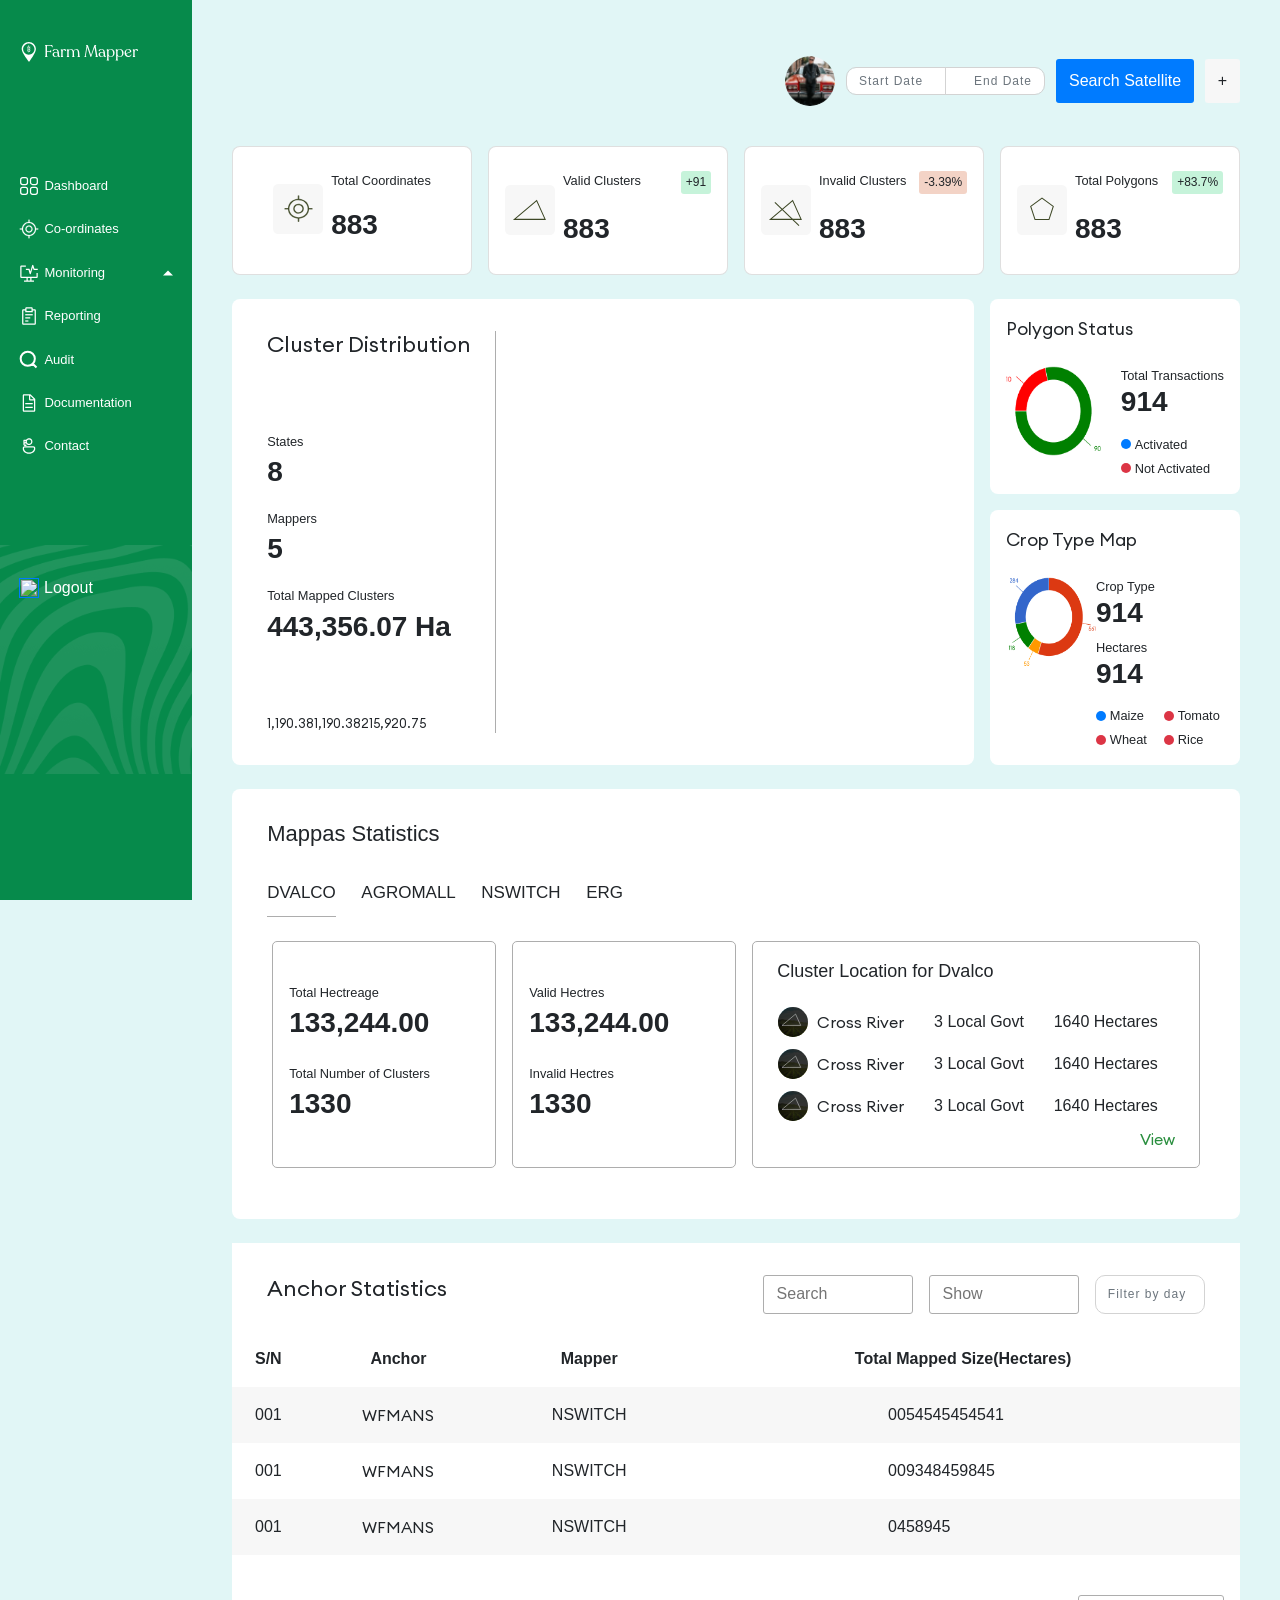
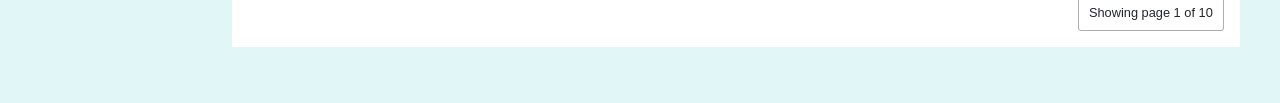
==== commit d55fd1fa: "Commit" ====
--- a/index.html
+++ b/index.html
@@ -652,7 +652,9 @@
             
             
                                         </table>
-            
+                                        <div class="flexEnd  thick desktopOnly">
+                                            <a href="" class="thick greenC">View</a>
+                                        </div>
                                     </div>
             
                                 </div>
@@ -737,12 +739,13 @@
             
                                             </tr>
             
-            
-            
-            
+                
             
                                         </table>
-            
+                                        <div class="flexEnd  thick desktopOnly">
+                                            <a href="" class="thick greenC">View</a>
+                                        </div>
+        
                                     </div>
             
                                 </div>
@@ -832,7 +835,10 @@
             
             
                                         </table>
-            
+                                        <div class="flexEnd  thick desktopOnly">
+                                            <a href="" class="thick greenC">View</a>
+                                        </div>
+       
                                     </div>
             
                                 </div>
@@ -922,7 +928,12 @@
             
             
                                         </table>
-            
+
+                                        <div class="flexEnd  thick desktopOnly">
+                                            <a href="" class="thick greenC">View</a>
+                                        </div>
+
+                                        
                                     </div>
             
                                 </div>
--- a/css/style.css
+++ b/css/style.css
@@ -6,7 +6,7 @@
 }
 
 a, a:hover, a:active {
-  color: unset !important;
+  color: unset;
   text-decoration: unset !important;
 }
 
@@ -152,6 +152,10 @@
   color: #fff;
 }
 
+.greenC{
+  color:#298E3E !important;
+}
+
 .hashbg {
   background: var(--hash);
 }
--- a/css/tabs.css
+++ b/css/tabs.css
@@ -52,6 +52,7 @@
   opacity: 0;
   transform: scale(0.9);
   transition: opacity 500ms ease-in-out 0ms, transform 500ms ease-in-out 0ms;
+  min-width: 99%;
 }
 .tabswitch .tabs .tab-body > div.active {
   top: 0px;
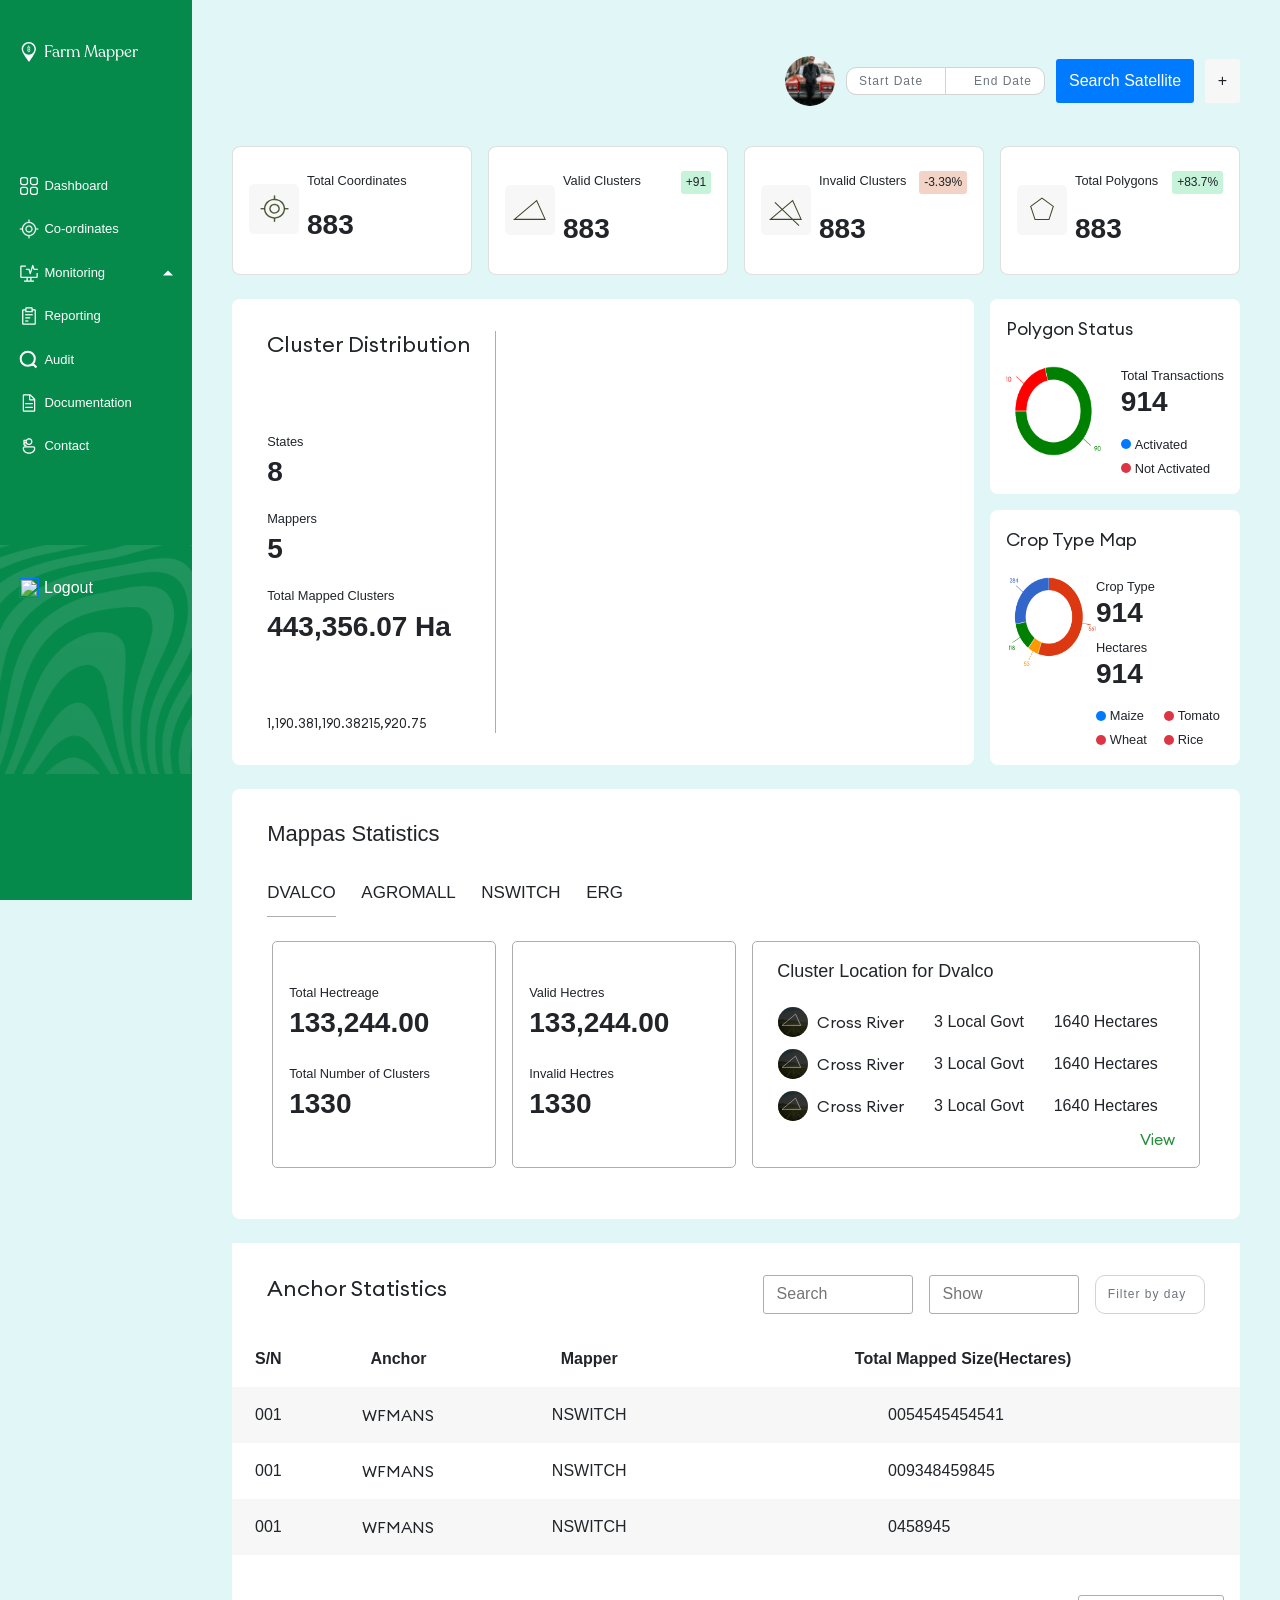
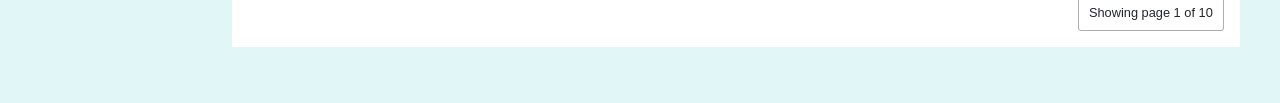
==== commit 17f146d3: "Commit to git" ====
--- a/index.html
+++ b/index.html
@@ -191,7 +191,7 @@
 
                     <div class='card wytBg fleBtw flexAl'>
 
-                        <div class='smallflex'>
+                        <div class='smallflex fullW'>
                             <div class='flexAl'>
                                 <img  width="50" height="50"  class='cardimgs' src='./images/target.svg'  />
                             </div>
--- a/css/tabs.css
+++ b/css/tabs.css
@@ -52,8 +52,15 @@
   opacity: 0;
   transform: scale(0.9);
   transition: opacity 500ms ease-in-out 0ms, transform 500ms ease-in-out 0ms;
-  min-width: 99%;
 }
+
+@media(min-width:900px){
+  .tabswitch .tabs .tab-body > div {
+    min-width:99%;
+  }
+  
+}
+
 .tabswitch .tabs .tab-body > div.active {
   top: 0px;
   opacity: 1;
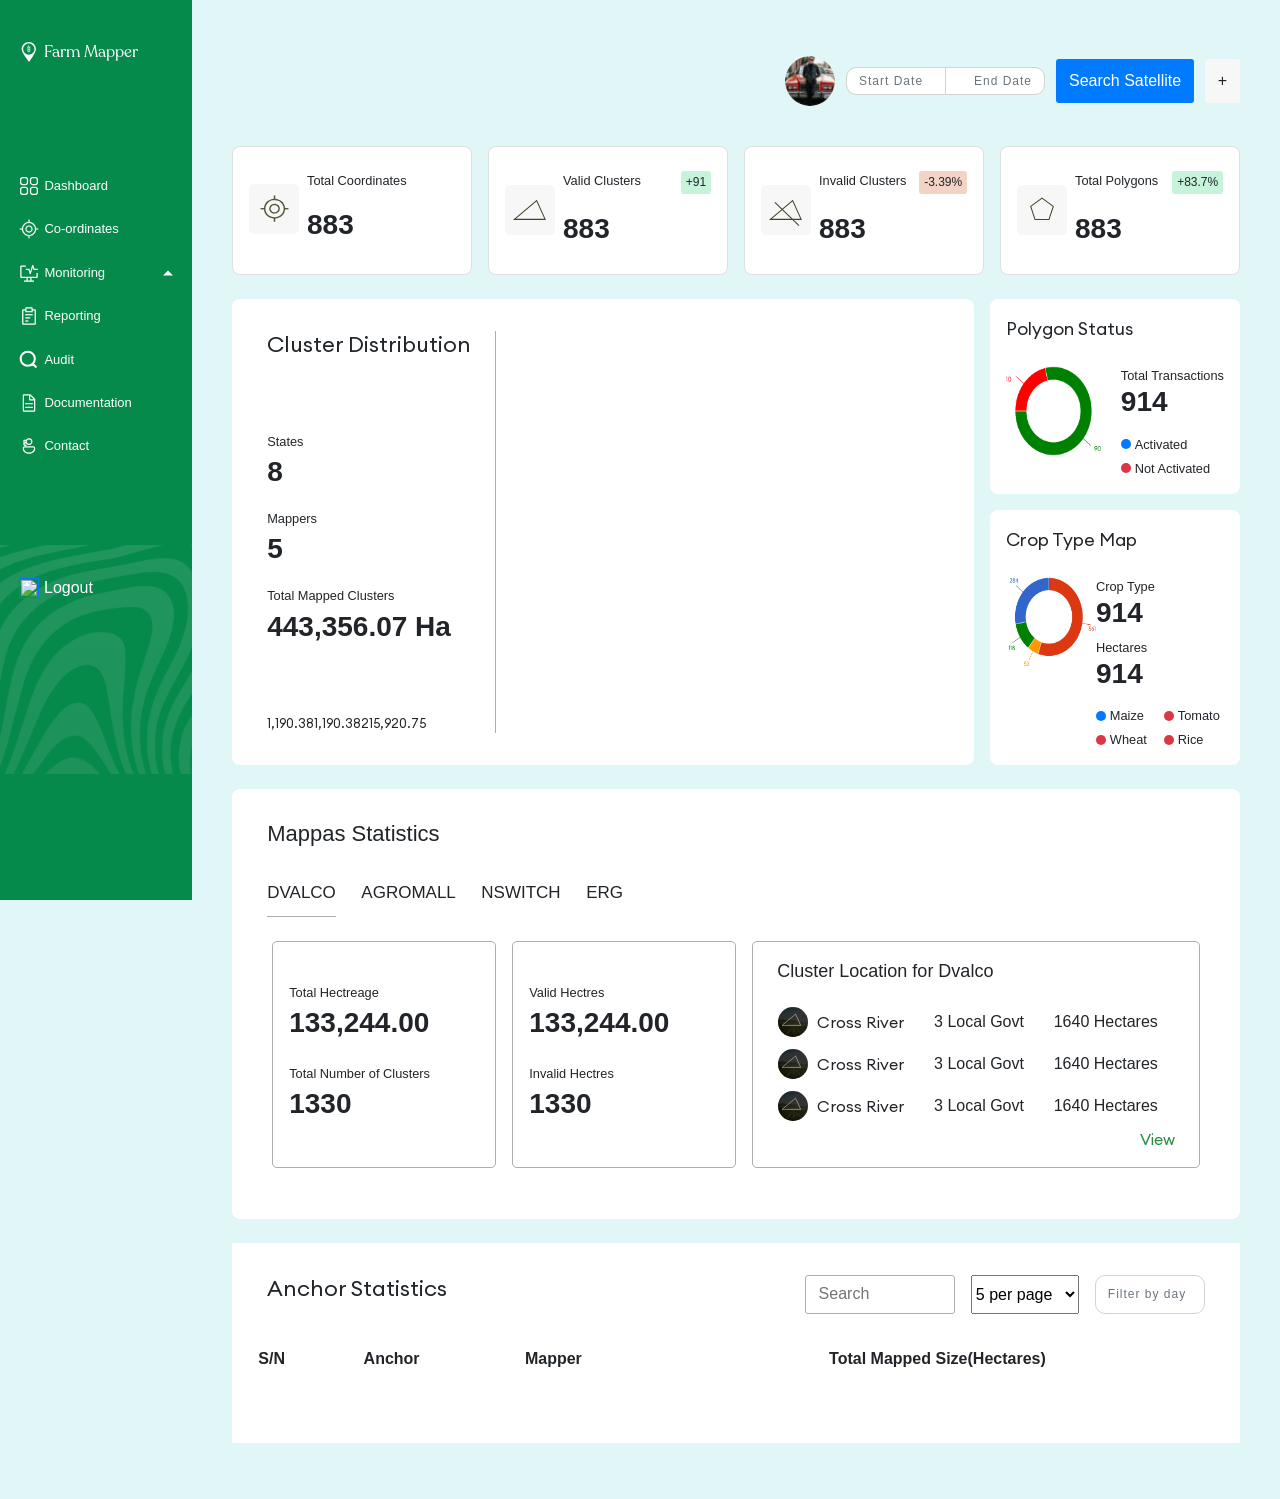
==== commit 16ca52a7: "Pagination commit" ====
--- a/index.html
+++ b/index.html
@@ -959,8 +959,13 @@
 
                                 <input placeholder='Search' class='faint boxx' type="text" />
 
-                                <input  class='faint boxx' type="number" placeholder='Show' />
-
+                                <select class="select" >
+                                    <option class="rows_per" tabindex="5" value="5">5 per page</option>
+                                    <option class="rows_per" tabindex="10" value="10">10 per page</option>
+                                    <option class="rows_per" tabindex="20" value="20">20 per page</option>
+                                    <option class="rows_per" tabindex="30" value="30">30 per page</option>
+
+                                </select>
                                 <div class="date filter">
 
                                     <div class=" ">
@@ -987,8 +992,8 @@
                             </thead>
 
 
-                            <tbody>
-                                <tr>
+                            <tbody id='paginated'>
+                                <tr class="none">
                                     <td>001</td>
                                     <td class='thick'>WFMANS</td>
                                     <td>NSWITCH</td>
@@ -1000,24 +1005,116 @@
 
                                 </tr>
 
-                                <tr>
-                                    <td>001</td>
+                                <tr class="none">
+                                    <td>002</td>
                                     <td class='thick'>WFMANS</td>
                                     <td>NSWITCH</td>
                                     <td>
-                                        <div>009348459845</div>
-                                    </td>
-                                </tr>
-
-
-                                <tr>
-                                    <td>001</td>
+                                        <div>
+                                            0054545454541
+                                        </div>
+                                    </td>
+
+                                </tr>
+
+
+                                <tr class="none">
+                                    <td>003</td>
                                     <td class='thick'>WFMANS</td>
                                     <td>NSWITCH</td>
                                     <td>
-                                        <div>0458945</div>
-                                    </td>
-                                </tr>
+                                        <div>
+                                            0054545454541
+                                        </div>
+                                    </td>
+
+                                </tr>
+
+                                <tr class="none">
+                                    <td>004</td>
+                                    <td class='thick'>WFMANS</td>
+                                    <td>NSWITCH</td>
+                                    <td>
+                                        <div>
+                                            0054545454541
+                                        </div>
+                                    </td>
+
+                                </tr>
+
+                                <tr class="none">
+                                    <td>005</td>
+                                    <td class='thick'>WFMANS</td>
+                                    <td>NSWITCH</td>
+                                    <td>
+                                        <div>
+                                            0054545454541
+                                        </div>
+                                    </td>
+
+                                </tr>
+
+                                <tr class="none">
+                                    <td>006</td>
+                                    <td class='thick'>WFMANS</td>
+                                    <td>NSWITCH</td>
+                                    <td>
+                                        <div>
+                                            0054545454541
+                                        </div>
+                                    </td>
+
+                                </tr>
+
+                                <tr class="none">
+                                    <td>007</td>
+                                    <td class='thick'>WFMANS</td>
+                                    <td>NSWITCH</td>
+                                    <td>
+                                        <div>
+                                            0054545454541
+                                        </div>
+                                    </td>
+
+                                </tr>
+
+                                <tr class="none">
+                                    <td>008</td>
+                                    <td class='thick'>WFMANS</td>
+                                    <td>NSWITCH</td>
+                                    <td>
+                                        <div>
+                                            0054545454541
+                                        </div>
+                                    </td>
+
+                                </tr>
+
+                                <tr class="none">
+                                    <td>009</td>
+                                    <td class='thick'>WFMANS</td>
+                                    <td>NSWITCH</td>
+                                    <td>
+                                        <div>
+                                            0054545454541
+                                        </div>
+                                    </td>
+
+                                </tr>
+
+                                <tr class="none">
+                                    <td>010</td>
+                                    <td class='thick'>WFMANS</td>
+                                    <td>NSWITCH</td>
+                                    <td>
+                                        <div>
+                                            0054545454541
+                                        </div>
+                                    </td>
+
+                                </tr>
+
+
 
 
                             </tbody>
@@ -1025,8 +1122,7 @@
                         </table>
 
 
-                        <div class="middleM paddBoth flex flexEndDesktop">
-                            <div class='faint boxx small'>Showing page 1 of 10 </div>
+                        <div class="middleM paddBoth flex pageBtns flexEndDesktop">
 
                         </div>
 
@@ -1064,12 +1160,6 @@
 
 </script>
 
-<!-- <script>
-    $(function() {   
-    $('.daterange').daterangepicker();
-    });
-</script> -->
-
 <script src="https://cdnjs.cloudflare.com/ajax/libs/jquery/3.4.1/jquery.js"></script>
 <script src="https://cdnjs.cloudflare.com/ajax/libs/bootstrap-datepicker/1.9.0/js/bootstrap-datepicker.js"></script>
 <script src="https://cdnjs.cloudflare.com/ajax/libs/twitter-bootstrap/4.4.1/js/bootstrap.js"></script>
--- a/css/style.css
+++ b/css/style.css
@@ -280,6 +280,21 @@
   .location_table .third {
     padding-left: 1.8em;
   }
+  .pageBtns{
+    display: flex;
+  }
+
+  .pageBtns >button{
+    margin-right: 1em;
+    
+  }
+  
+}
+
+.pageBtns{
+  display: grid;
+  grid-template-columns: repeat(6,1fr);
+  grid-column-gap: 0.5em;
 }
 
 .statbox {
